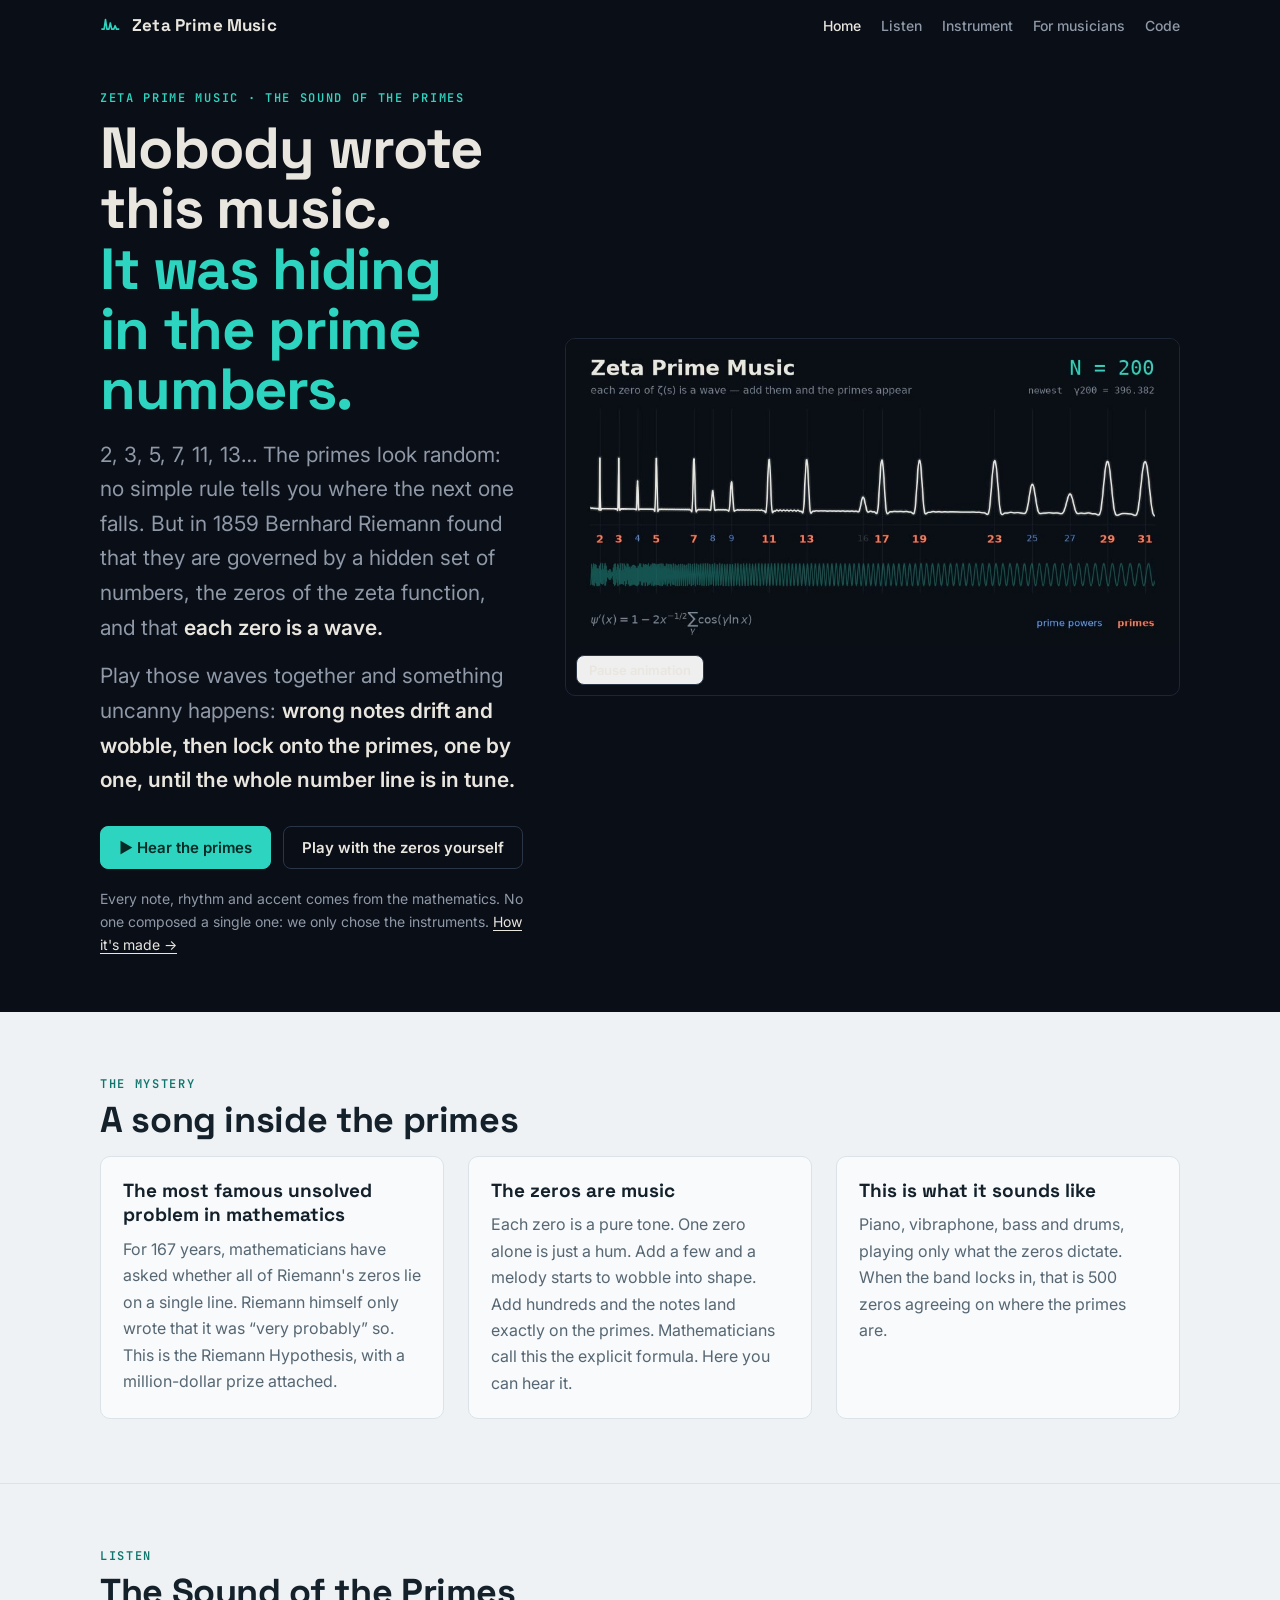
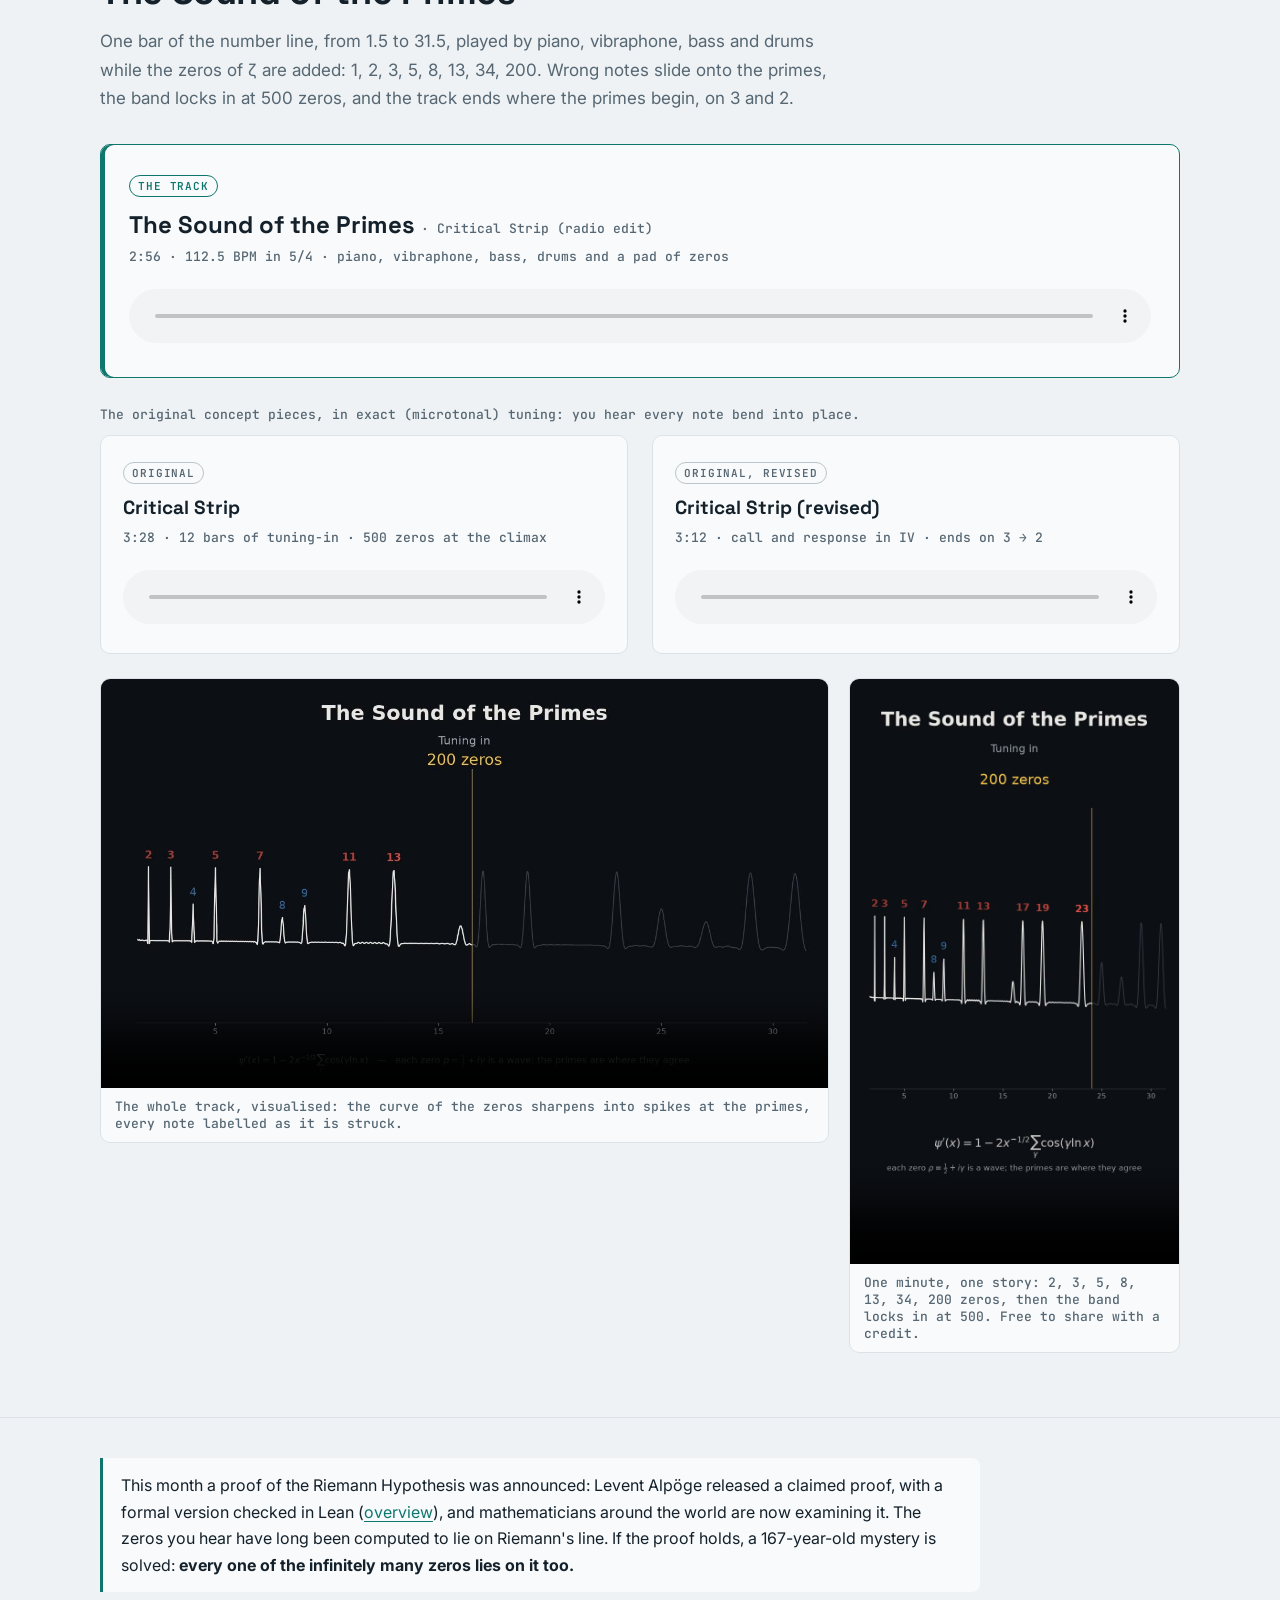
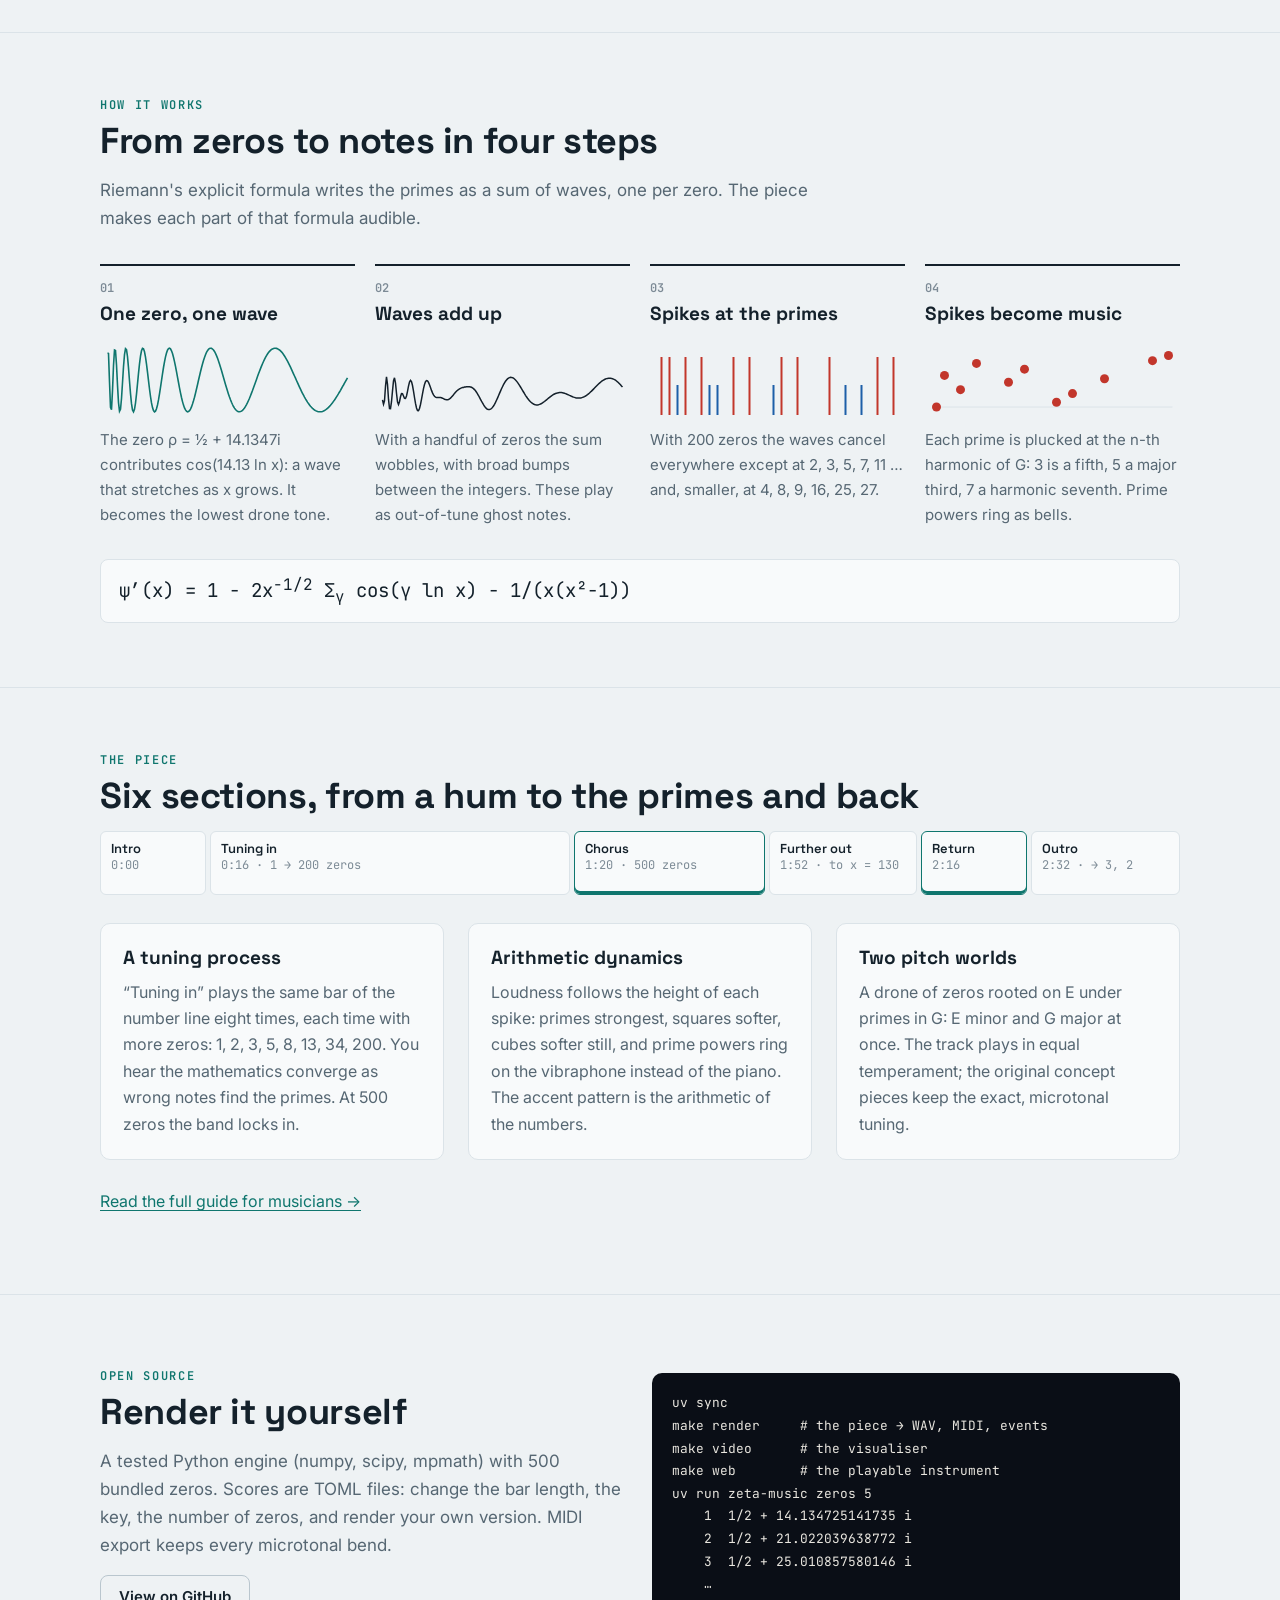
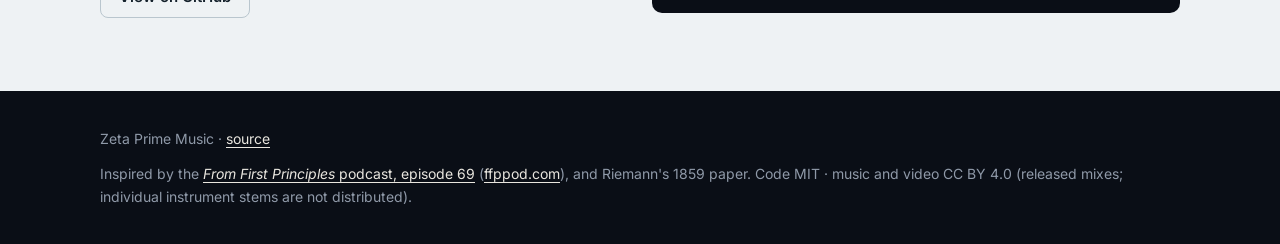
==== docs/index.html @ 6448cf5f "site: the form timeline and notes describe The Sound of the Primes (six sections, all named)" ====
<!doctype html>
<html lang="en">
<head>
<meta charset="utf-8">
<meta name="viewport" content="width=device-width, initial-scale=1, viewport-fit=cover">
<title>Zeta Prime Music</title>
<meta name="description" content="Nobody composed this. Add the zeros of the Riemann zeta function one by one and the prime numbers come into tune: a track, a video and a playable instrument generated from the mathematics.">
<meta property="og:title" content="The Sound of the Primes · Zeta Prime Music">
<meta property="og:description" content="Nobody composed this. Add the zeros of the Riemann zeta function one by one and the prime numbers come into tune.">
<meta property="og:image" content="https://joe-carr-data.github.io/zeta-prime-music/media/sound-of-the-primes-poster.jpg">
<link rel="preconnect" href="https://fonts.googleapis.com">
<link rel="preconnect" href="https://fonts.gstatic.com" crossorigin>
<link rel="stylesheet" href="https://fonts.googleapis.com/css2?family=Space+Grotesk:wght@500;700&family=Inter:wght@400;500;600&family=JetBrains+Mono:wght@400;600&display=swap">
<link rel="stylesheet" href="assets/site.css">
<link rel="icon" href="data:image/svg+xml,%3Csvg xmlns='http://www.w3.org/2000/svg' viewBox='0 0 32 32'%3E%3Crect width='32' height='32' rx='7' fill='%230a0e16'/%3E%3Cpath d='M4 22h4l2-14 2 14h3l2-9 2 9h3l2-5 2 5h2' fill='none' stroke='%232dd4bf' stroke-width='2' stroke-linejoin='round'/%3E%3C/svg%3E">
</head>
<body>

<header class="topbar">
  <div class="wrap">
    <a class="brand" href="./"><svg viewBox="0 0 32 32" aria-hidden="true"><path d="M2 22h4l2-14 2 14h3l2-9 2 9h3l2-5 2 5h4" fill="none" stroke="#2dd4bf" stroke-width="2.4" stroke-linejoin="round"/></svg>Zeta Prime Music</a>
    <nav class="nav" aria-label="Site">
      <a href="./" aria-current="page">Home</a>
      <a href="#listen">Listen</a>
      <a href="demo.html">Instrument</a>
      <a href="musicians.html">For musicians</a>
      <a href="https://github.com/joe-carr-data/zeta-prime-music">Code</a>
    </nav>
  </div>
</header>

<div class="hero">
  <div class="wrap hero-grid">
    <div>
      <p class="eyebrow">Zeta Prime Music · The sound of the primes</p>
      <h1 class="statement">Nobody wrote this music. <span>It was hiding in the prime numbers.</span></h1>
      <p class="lede">2, 3, 5, 7, 11, 13… The primes look random: no simple rule tells you where the next one falls. But in 1859 Bernhard Riemann found that they are governed by a hidden set of numbers, the zeros of the zeta function, and that <b>each zero is a wave.</b></p>
      <p class="lede">Play those waves together and something uncanny happens: <b>wrong notes drift and wobble, then lock onto the primes, one by one, until the whole number line is in tune.</b></p>
      <div class="cta">
        <a class="btn primary" href="#listen">▶ Hear the primes</a>
        <a class="btn" href="demo.html">Play with the zeros yourself</a>
      </div>
      <p class="fine">Every note, rhythm and accent comes from the mathematics. No one composed a single one: we only chose the instruments. <a href="musicians.html">How it's made →</a></p>
    </div>
    <div class="hero-media">
      <video id="hero-video" width="960" height="480" autoplay muted loop playsinline poster="media/hero-poster.jpg" aria-label="Animation: as the number of zeta zeros grows from 1 to 200, a wavy curve sharpens into spikes exactly at the primes 2, 3, 5, 7, 11, 13 and so on, with smaller spikes at prime powers."><source src="media/hero.mp4" type="video/mp4"></video>
      <button id="hero-toggle" class="btn" type="button" style="margin:10px; font-size:13px; padding:6px 12px">Pause animation</button>
    </div>
  </div>
</div>

<main>
  <section id="mystery">
    <div class="wrap">
      <p class="kicker">The mystery</p>
      <h2>A song inside the primes</h2>
      <div class="grid-3">
        <div class="card"><h3>The most famous unsolved problem in mathematics</h3><p>For 167 years, mathematicians have asked whether all of Riemann's zeros lie on a single line. Riemann himself only wrote that it was “very probably” so. This is the Riemann Hypothesis, with a million-dollar prize attached.</p></div>
        <div class="card"><h3>The zeros are music</h3><p>Each zero is a pure tone. One zero alone is just a hum. Add a few and a melody starts to wobble into shape. Add hundreds and the notes land exactly on the primes. Mathematicians call this the explicit formula. Here you can hear it.</p></div>
        <div class="card"><h3>This is what it sounds like</h3><p>Piano, vibraphone, bass and drums, playing only what the zeros dictate. When the band locks in, that is 500 zeros agreeing on where the primes are.</p></div>
      </div>
    </div>
  </section>

  <section id="listen">
    <div class="wrap">
      <p class="kicker">Listen</p>
      <h2>The Sound of the Primes</h2>
      <p class="intro">One bar of the number line, from 1.5 to 31.5, played by piano, vibraphone, bass and drums while the zeros of ζ are added: 1, 2, 3, 5, 8, 13, 34, 200. Wrong notes slide onto the primes, the band locks in at 500 zeros, and the track ends where the primes begin, on 3 and 2.</p>
      <div class="card feature">
        <span class="tag main">The track</span>
        <h3 style="margin-top:12px">The Sound of the Primes <span class="meta" style="font-weight:500">· Critical Strip (radio edit)</span></h3>
        <p class="meta">2:56 · 112.5 BPM in 5/4 · piano, vibraphone, bass, drums and a pad of zeros</p>
        <audio controls preload="metadata" src="media/audio/the-sound-of-the-primes.m4a"></audio>
      </div>
      <p class="meta" style="margin:28px 0 12px">The original concept pieces, in exact (microtonal) tuning: you hear every note bend into place.</p>
      <div class="grid-2">
        <div class="card">
          <span class="tag">Original</span>
          <h3 style="margin-top:12px">Critical Strip</h3>
          <p class="meta">3:28 · 12 bars of tuning-in · 500 zeros at the climax</p>
          <audio controls preload="none" src="media/audio/critical-strip.m4a"></audio>
        </div>
        <div class="card">
          <span class="tag">Original, revised</span>
          <h3 style="margin-top:12px">Critical Strip (revised)</h3>
          <p class="meta">3:12 · call and response in IV · ends on 3 → 2</p>
          <audio controls preload="none" src="media/audio/critical-strip-revised.m4a"></audio>
        </div>
      </div>
      <div class="media-pair">
        <figure class="card" style="padding:0; overflow:hidden; margin:0">
          <video controls preload="none" playsinline poster="media/sound-of-the-primes-poster.jpg" src="media/sound-of-the-primes.mp4" style="width:100%" aria-label="Visualiser for The Sound of the Primes"></video>
          <figcaption class="meta" style="padding:10px 14px">The whole track, visualised: the curve of the zeros sharpens into spikes at the primes, every note labelled as it is struck.</figcaption>
        </figure>
        <figure class="card" style="padding:0; overflow:hidden; margin:0">
          <video controls preload="none" playsinline poster="media/sound-of-the-primes-60s-poster.jpg" src="media/sound-of-the-primes-60s.mp4" style="width:100%" aria-label="One-minute clip: zeros 2 to 500"></video>
          <figcaption class="meta" style="padding:10px 14px">One minute, one story: 2, 3, 5, 8, 13, 34, 200 zeros, then the band locks in at 500. Free to share with a credit.</figcaption>
        </figure>
      </div>
    </div>
  </section>

  <section id="proof" style="padding-block:40px">
    <div class="wrap">
      <div class="callout" style="margin:0; max-width:880px">
        This month a proof of the Riemann Hypothesis was announced: Levent Alpöge released a claimed proof, with a formal version checked in Lean (<a href="https://en.wikipedia.org/wiki/Alp%C3%B6ge's_proof_of_the_Riemann_hypothesis">overview</a>), and mathematicians around the world are now examining it. The zeros you hear have long been computed to lie on Riemann's line. If the proof holds, a 167-year-old mystery is solved: <b>every one of the infinitely many zeros lies on it too.</b>
      </div>
    </div>
  </section>

  <section id="how">
    <div class="wrap">
      <p class="kicker">How it works</p>
      <h2>From zeros to notes in four steps</h2>
      <p class="intro">Riemann's explicit formula writes the primes as a sum of waves, one per zero. The piece makes each part of that formula audible.</p>
      <div class="steps">
        <div class="step"><h3>One zero, one wave</h3><svg data-fig="one" viewBox="0 0 240 70" aria-hidden="true"></svg><p>The zero ρ = ½ + 14.1347i contributes cos(14.13 ln x): a wave that stretches as x grows. It becomes the lowest drone tone.</p></div>
        <div class="step"><h3>Waves add up</h3><svg data-fig="few" viewBox="0 0 240 70" aria-hidden="true"></svg><p>With a handful of zeros the sum wobbles, with broad bumps between the integers. These play as out-of-tune ghost notes.</p></div>
        <div class="step"><h3>Spikes at the primes</h3><svg data-fig="many" viewBox="0 0 240 70" aria-hidden="true"></svg><p>With 200 zeros the waves cancel everywhere except at 2, 3, 5, 7, 11 … and, smaller, at 4, 8, 9, 16, 25, 27.</p></div>
        <div class="step"><h3>Spikes become music</h3><svg data-fig="notes" viewBox="0 0 240 70" aria-hidden="true"></svg><p>Each prime is plucked at the n-th harmonic of G: 3 is a fifth, 5 a major third, 7 a harmonic seventh. Prime powers ring as bells.</p></div>
      </div>
      <div class="formula" style="margin-top:32px">ψ′(x) = 1 − 2x<sup>−1/2</sup> Σ<sub>γ</sub> cos(γ ln x) − 1/(x(x²−1))</div>
    </div>
  </section>

  <section id="form">
    <div class="wrap">
      <p class="kicker">The piece</p>
      <h2>Six sections, from a hum to the primes and back</h2>
      <div class="timeline" role="img" aria-label="Form of The Sound of the Primes: Intro 16 s, Tuning in 64 s with 1 to 200 zeros, Chorus 32 s with 500 zeros, Further out 24 s up to x = 130, Chorus return 16 s, Outro 24 s ending on 3 and 2">
        <div style="flex:16">Intro<span>0:00</span></div>
        <div style="flex:64">Tuning in<span>0:16 · 1 → 200 zeros</span></div>
        <div class="peak" style="flex:32">Chorus<span>1:20 · 500 zeros</span></div>
        <div style="flex:24">Further out<span>1:52 · to x = 130</span></div>
        <div class="peak" style="flex:16">Return<span>2:16</span></div>
        <div style="flex:24">Outro<span>2:32 · → 3, 2</span></div>
      </div>
      <div class="grid-3" style="margin-top:28px">
        <div class="card"><h3>A tuning process</h3><p>“Tuning in” plays the same bar of the number line eight times, each time with more zeros: 1, 2, 3, 5, 8, 13, 34, 200. You hear the mathematics converge as wrong notes find the primes. At 500 zeros the band locks in.</p></div>
        <div class="card"><h3>Arithmetic dynamics</h3><p>Loudness follows the height of each spike: primes strongest, squares softer, cubes softer still, and prime powers ring on the vibraphone instead of the piano. The accent pattern is the arithmetic of the numbers.</p></div>
        <div class="card"><h3>Two pitch worlds</h3><p>A drone of zeros rooted on E under primes in G: E minor and G major at once. The track plays in equal temperament; the original concept pieces keep the exact, microtonal tuning.</p></div>
      </div>
      <p style="margin-top:28px"><a href="musicians.html">Read the full guide for musicians →</a></p>
    </div>
  </section>

  <section id="code">
    <div class="wrap grid-2" style="align-items:center">
      <div>
        <p class="kicker">Open source</p>
        <h2>Render it yourself</h2>
        <p class="intro" style="margin-bottom:16px">A tested Python engine (numpy, scipy, mpmath) with 500 bundled zeros. Scores are TOML files: change the bar length, the key, the number of zeros, and render your own version. MIDI export keeps every microtonal bend.</p>
        <a class="btn" style="color:var(--ink); border-color:var(--rule)" href="https://github.com/joe-carr-data/zeta-prime-music">View on GitHub</a>
      </div>
<pre><code>uv sync
make render     # the piece → WAV, MIDI, events
make video      # the visualiser
make web        # the playable instrument
uv run zeta-music zeros 5
    1  1/2 + 14.134725141735 i
    2  1/2 + 21.022039638772 i
    3  1/2 + 25.010857580146 i
    …</code></pre>
    </div>
  </section>
</main>

<footer>
  <div class="wrap">
    <span>Zeta Prime Music · <a href="https://github.com/joe-carr-data/zeta-prime-music">source</a></span>
    <span>Inspired by the <a href="https://www.youtube.com/watch?v=zSGBxRjzyb8"><i>From First Principles</i> podcast, episode 69</a> (<a href="https://ffppod.com">ffppod.com</a>), and Riemann's 1859 paper. Code MIT · music and video CC BY 4.0 (released mixes; individual instrument stems are not distributed).</span>
  </div>
</footer>

<script>
// Step illustrations, computed from the first zeros (no hand-drawn curves).
const G = [14.134725, 21.022040, 25.010858, 30.424876, 32.935062, 37.586178, 40.918719, 43.327073, 48.005151, 49.773832];
const ink = () => getComputedStyle(document.documentElement).getPropertyValue("--ink").trim();
function path(fn, x0, x1, w, h, lo, hi, n = 240) {
  let d = "";
  for (let i = 0; i <= n; i++) {
    const x = x0 + (x1 - x0) * i / n, y = Math.max(lo, Math.min(hi, fn(x)));
    d += (i ? "L" : "M") + (w * i / n).toFixed(1) + " " + (h - (y - lo) / (hi - lo) * h).toFixed(1);
  }
  return d;
}
function sum(x, N) { let s = 0; for (let k = 0; k < N; k++) s += Math.cos(G[k] * Math.log(x)) * Math.exp(-0.5 * (2.5 * (k + .5) / N) ** 2); return -2 * s / Math.sqrt(x) * x / Math.log(x); }
function draw() {
  const c = ink(), accent = getComputedStyle(document.documentElement).getPropertyValue("--wave").trim();
  for (const svg of document.querySelectorAll("svg[data-fig]")) {
    const k = svg.dataset.fig; let html = "";
    if (k === "one") html = `<path d="${path(x => Math.cos(G[0] * Math.log(x)), 1.5, 31.5, 240, 70, -1.1, 1.1)}" fill="none" stroke="${accent}" stroke-width="1.6"/>`;
    if (k === "few") html = `<path d="${path(x => sum(x, 4), 1.5, 31.5, 240, 70, -6, 14)}" fill="none" stroke="${c}" stroke-width="1.5"/>`;
    if (k === "many") {
      const zs = [2,3,4,5,7,8,9,11,13,16,17,19,23,25,27,29,31], primes = new Set([2,3,5,7,11,13,17,19,23,29,31]);
      html = zs.map(n => { const x = (n - 1.5) / 30 * 240, h = primes.has(n) ? 58 : 30; return `<line x1="${x}" x2="${x}" y1="70" y2="${70 - h}" stroke="${primes.has(n) ? "var(--prime)" : "var(--power)"}" stroke-width="2"/>`; }).join("");
    }
    if (k === "notes") {
      const pts = [[2,0],[3,702],[5,386],[7,969],[11,551],[13,841],[17,105],[19,298],[23,628],[29,1030],[31,1145]];
      html = `<line x1="0" x2="240" y1="62" y2="62" stroke="var(--grid)"/>` + pts.map(([n, c2]) => `<circle cx="${(n - 1.5) / 30 * 240}" cy="${62 - c2 / 1200 * 54}" r="4.5" fill="var(--prime)"/>`).join("");
    }
    svg.innerHTML = html;
  }
}
draw();
matchMedia("(prefers-color-scheme: dark)").addEventListener("change", draw);
// hero animation: honour reduced motion, and let anyone pause it
const hv = document.getElementById("hero-video"), ht = document.getElementById("hero-toggle");
function setPlaying(on) { if (on) { hv.play().catch(() => {}); } else { hv.pause(); } ht.textContent = on ? "Pause animation" : "Play animation"; }
if (matchMedia("(prefers-reduced-motion: reduce)").matches) setPlaying(false);
ht.addEventListener("click", () => setPlaying(hv.paused));
</script>
</body>
</html>
---- docs/assets/site.css ----
/* Zeta Prime Music — site styles.
   Layout: a dark "oscilloscope" hero band carrying the animation, then calm graph-paper pages.
   Tokens first; every colour comes from a token so both themes work. */
:root {
  --paper: #eef2f4; --panel: #f8fafb; --grid: #dbe3e8; --rule: #b9c6ce;
  --ink: #14212b; --muted: #566773; --soft: #7d8b96;
  --prime: #c2362b; --power: #1d5fa8; --ghost: #8b98a3; --wave: #0f766e; --on-accent: #ffffff;
  --night: #0a0e16; --night-ink: #e9e6df; --night-muted: #8f99a8; --night-wave: #2dd4bf;
  --display: "Space Grotesk", "Helvetica Neue", Arial, sans-serif;
  --body: "Inter", system-ui, -apple-system, "Segoe UI", sans-serif;
  --mono: "JetBrains Mono", ui-monospace, "SFMono-Regular", Menlo, monospace;
  --measure: 68ch;
  color-scheme: light;
}
@media (prefers-color-scheme: dark) {
  :root {
    --paper: #0f1620; --panel: #131c27; --grid: #1b2733; --rule: #2a3a48;
    --ink: #e4ebf0; --muted: #9aabb8; --soft: #6f808d;
    --prime: #ff7a59; --power: #6aa8ff; --ghost: #6f7f8b; --wave: #2dd4bf; --on-accent: #062a26;
    color-scheme: dark;
  }
}

* { box-sizing: border-box; }
html { -webkit-text-size-adjust: 100%; }
body {
  margin: 0; background: var(--paper); color: var(--ink);
  font: 16px/1.65 var(--body); text-rendering: optimizeLegibility;
}
a { color: var(--wave); text-underline-offset: 3px; }
a:hover { text-decoration-thickness: 2px; }
img, video { max-width: 100%; height: auto; display: block; }
code, kbd { font-family: var(--mono); font-size: 0.92em; }
:focus-visible { outline: 2px solid var(--wave); outline-offset: 3px; border-radius: 4px; }

.wrap { max-width: 1120px; margin: 0 auto; padding-left: max(20px, env(safe-area-inset-left, 0px)); padding-right: max(20px, env(safe-area-inset-right, 0px)); }

/* ---------- top bar ---------- */
.topbar { background: var(--night); color: var(--night-ink); }
.topbar .wrap { display: flex; align-items: center; gap: 24px; padding-block: 14px; flex-wrap: wrap; }
.brand { font: 700 17px var(--display); letter-spacing: 0.01em; color: var(--night-ink); text-decoration: none; display: inline-flex; gap: 10px; align-items: center; }
.brand svg { width: 22px; height: 22px; }
.nav { display: flex; gap: 20px; margin-left: auto; flex-wrap: wrap; }
.nav a { color: var(--night-muted); text-decoration: none; font: 500 14px var(--body); }
.nav a:hover, .nav a[aria-current="page"] { color: var(--night-ink); }

/* ---------- hero ---------- */
.hero { background: var(--night); color: var(--night-ink); padding-block: 28px 56px; }
.hero h1 { font: 700 clamp(40px, 7vw, 76px)/0.98 var(--display); letter-spacing: -0.02em; margin: 8px 0 18px; text-wrap: balance; }
.hero .lede { font-size: clamp(17px, 2.1vw, 21px); color: var(--night-muted); max-width: 46ch; margin: 0 0 28px; }
.hero .lede b { color: var(--night-ink); font-weight: 600; }
.hero-grid { display: grid; grid-template-columns: minmax(0, 0.9fr) minmax(0, 1.3fr); gap: 40px; align-items: center; }
.hero-media { border-radius: 10px; overflow: hidden; border: 1px solid #1d2635; background: var(--night); }
.eyebrow { font: 600 12px var(--mono); letter-spacing: 0.14em; text-transform: uppercase; color: var(--night-wave); }
.cta { display: flex; flex-wrap: wrap; gap: 12px; }
.btn { display: inline-flex; align-items: center; gap: 8px; font: 600 15px var(--body); padding: 11px 18px; border-radius: 8px; text-decoration: none; border: 1px solid #2a3546; color: var(--night-ink); }
.btn.primary { background: var(--night-wave); border-color: var(--night-wave); color: #062a26; }
.btn:hover { filter: brightness(1.08); }
@media (max-width: 860px) { .hero-grid { grid-template-columns: minmax(0, 1fr); } }

/* ---------- sections ---------- */
section { padding-block: 64px; }
section + section { border-top: 1px solid var(--grid); }
.kicker { font: 600 12px var(--mono); letter-spacing: 0.14em; text-transform: uppercase; color: var(--wave); margin: 0 0 8px; }
h2 { font: 700 clamp(26px, 3.4vw, 36px)/1.15 var(--display); letter-spacing: -0.01em; margin: 0 0 14px; text-wrap: balance; }
h3 { font: 700 19px/1.3 var(--display); margin: 0 0 8px; }
.intro { color: var(--muted); max-width: var(--measure); margin: 0 0 32px; font-size: 17px; }
.grid-2 { display: grid; grid-template-columns: repeat(2, minmax(0, 1fr)); gap: 24px; }
.grid-3 { display: grid; grid-template-columns: repeat(3, minmax(0, 1fr)); gap: 24px; }
@media (max-width: 860px) { .grid-2, .grid-3 { grid-template-columns: minmax(0, 1fr); } }

.card { background: var(--panel); border: 1px solid var(--grid); border-radius: 10px; padding: 22px; min-width: 0; }
.card p { margin: 0 0 12px; color: var(--muted); }
.card p:last-child { margin-bottom: 0; }
.meta { font: 500 13px var(--mono); color: var(--muted); font-variant-numeric: tabular-nums; }
audio { width: 100%; margin-top: 12px; }
.tag { display: inline-block; font: 600 11px var(--mono); letter-spacing: 0.08em; text-transform: uppercase; padding: 3px 8px; border-radius: 999px; border: 1px solid var(--rule); color: var(--muted); }
.tag.main { border-color: var(--wave); color: var(--wave); }

/* featured track */
.card.feature { border-color: var(--wave); box-shadow: inset 4px 0 0 var(--wave); padding: 26px 28px; }
.card.feature h3 { font-size: 24px; }

/* media pair: 16:9 visualiser beside the vertical clip */
.media-pair { display: grid; grid-template-columns: minmax(0, 2.2fr) minmax(0, 1fr); gap: 20px; margin-top: 24px; align-items: start; }
@media (max-width: 760px) { .media-pair { grid-template-columns: minmax(0, 1fr); } }

/* how-it-works steps */
.steps { counter-reset: step; display: grid; grid-template-columns: repeat(4, minmax(0, 1fr)); gap: 20px; }
@media (max-width: 960px) { .steps { grid-template-columns: repeat(2, minmax(0, 1fr)); } }
@media (max-width: 560px) { .steps { grid-template-columns: minmax(0, 1fr); } }
.step { position: relative; padding-top: 14px; border-top: 2px solid var(--ink); min-width: 0; }
.step::before { counter-increment: step; content: "0" counter(step); font: 600 12px var(--mono); color: var(--soft); display: block; margin-bottom: 6px; }
.step p { color: var(--muted); margin: 0; font-size: 15px; }
.step svg { width: 100%; height: 70px; margin: 10px 0 6px; overflow: visible; }

/* form timeline */
.timeline { display: flex; gap: 4px; margin: 8px 0 12px; height: 64px; }
.timeline > div { border-radius: 6px; padding: 8px 10px; min-width: 0; overflow: hidden; color: var(--ink); background: var(--panel); border: 1px solid var(--grid); font: 600 13px var(--display); }
.timeline > div span { display: block; font: 400 12px var(--mono); color: var(--soft); white-space: nowrap; }
.timeline .peak { border-color: var(--wave); box-shadow: inset 0 -3px 0 var(--wave); }
@media (max-width: 640px) {
  .timeline { flex-direction: column; height: auto; }
  .timeline > div { flex: none !important; overflow: visible; }
  .timeline .peak { box-shadow: inset 3px 0 0 var(--wave); }
}

/* prose pages */
.doc { display: grid; grid-template-columns: 220px minmax(0, 1fr); gap: 48px; padding-block: 48px 80px; }
@media (max-width: 900px) { .doc { grid-template-columns: minmax(0, 1fr); } .toc { display: none; } }
.toc { position: sticky; top: 24px; align-self: start; font-size: 14px; }
.toc ol { list-style: none; padding: 0; margin: 0; display: grid; gap: 6px; counter-reset: toc; }
.toc a { color: var(--muted); text-decoration: none; }
.toc a:hover { color: var(--ink); }
.prose { max-width: 820px; min-width: 0; }
.prose > h2 { margin-top: 64px; padding-top: 8px; }
.prose > h2:first-of-type { margin-top: 0; }
.prose p, .prose li { max-width: var(--measure); }
.prose p { margin: 0 0 16px; }
.callout { border-left: 3px solid var(--wave); background: var(--panel); padding: 14px 18px; border-radius: 0 8px 8px 0; margin: 20px 0; color: var(--ink); }
.figure { margin: 24px 0 28px; background: var(--panel); border: 1px solid var(--grid); border-radius: 10px; padding: 16px; }
.figure figcaption { font-size: 14px; color: var(--muted); margin-top: 10px; }
.figure svg { width: 100%; height: auto; display: block; }

/* tables */
.table-wrap { overflow-x: auto; margin: 16px 0 24px; border: 1px solid var(--grid); border-radius: 10px; background: var(--panel); }
table { border-collapse: collapse; width: 100%; font-size: 14.5px; font-variant-numeric: tabular-nums; }
th, td { text-align: left; padding: 9px 14px; border-bottom: 1px solid var(--grid); vertical-align: top; }
th { font: 600 12px var(--mono); letter-spacing: 0.06em; text-transform: uppercase; color: var(--muted); background: var(--paper); }
tr:last-child td { border-bottom: 0; }
td.num { font-family: var(--mono); white-space: nowrap; }
.p { color: var(--prime); font-weight: 700; }
.pp { color: var(--power); font-weight: 600; }

.formula { font: 400 clamp(15px, 2vw, 19px) var(--mono); background: var(--panel); border: 1px solid var(--grid); border-radius: 8px; padding: 14px 18px; overflow-x: auto; white-space: nowrap; }
pre { font: 400 14px/1.6 var(--mono); background: var(--night); color: var(--night-ink); padding: 18px 20px; border-radius: 10px; overflow-x: auto; }

footer { background: var(--night); color: var(--night-muted); padding-block: 36px; font-size: 14px; }
footer a { color: var(--night-ink); }
footer .wrap { display: flex; flex-wrap: wrap; gap: 12px 32px; justify-content: space-between; }

@media (prefers-reduced-motion: reduce) { * { animation: none !important; transition: none !important; } }
.hero h1.statement { font-size: clamp(34px, 5.2vw, 58px); line-height: 1.04; }
.hero h1.statement span { display: block; color: var(--night-wave); }
.hero .lede + .lede { margin-top: -14px; }
.hero .fine { font-size: 14px; color: var(--night-muted); max-width: 52ch; margin: 18px 0 0; }
.hero .fine a { color: var(--night-ink); }
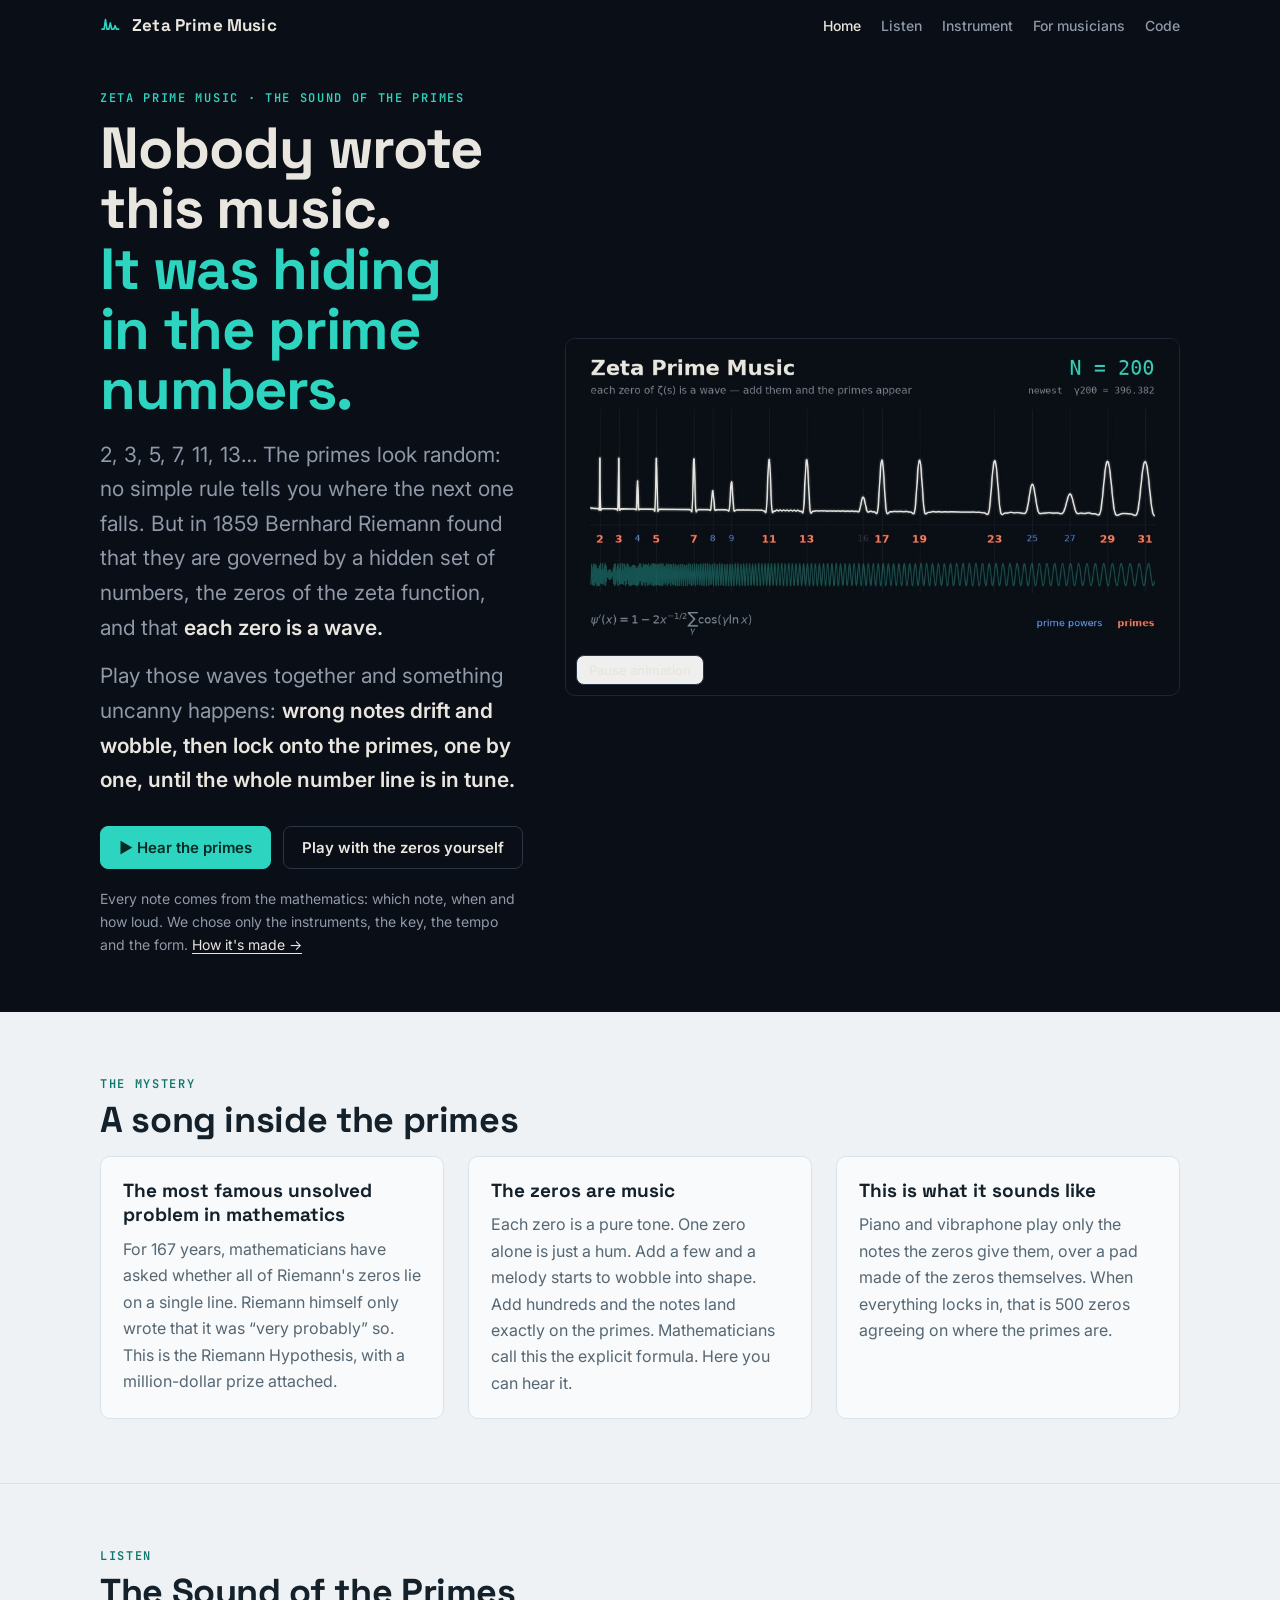
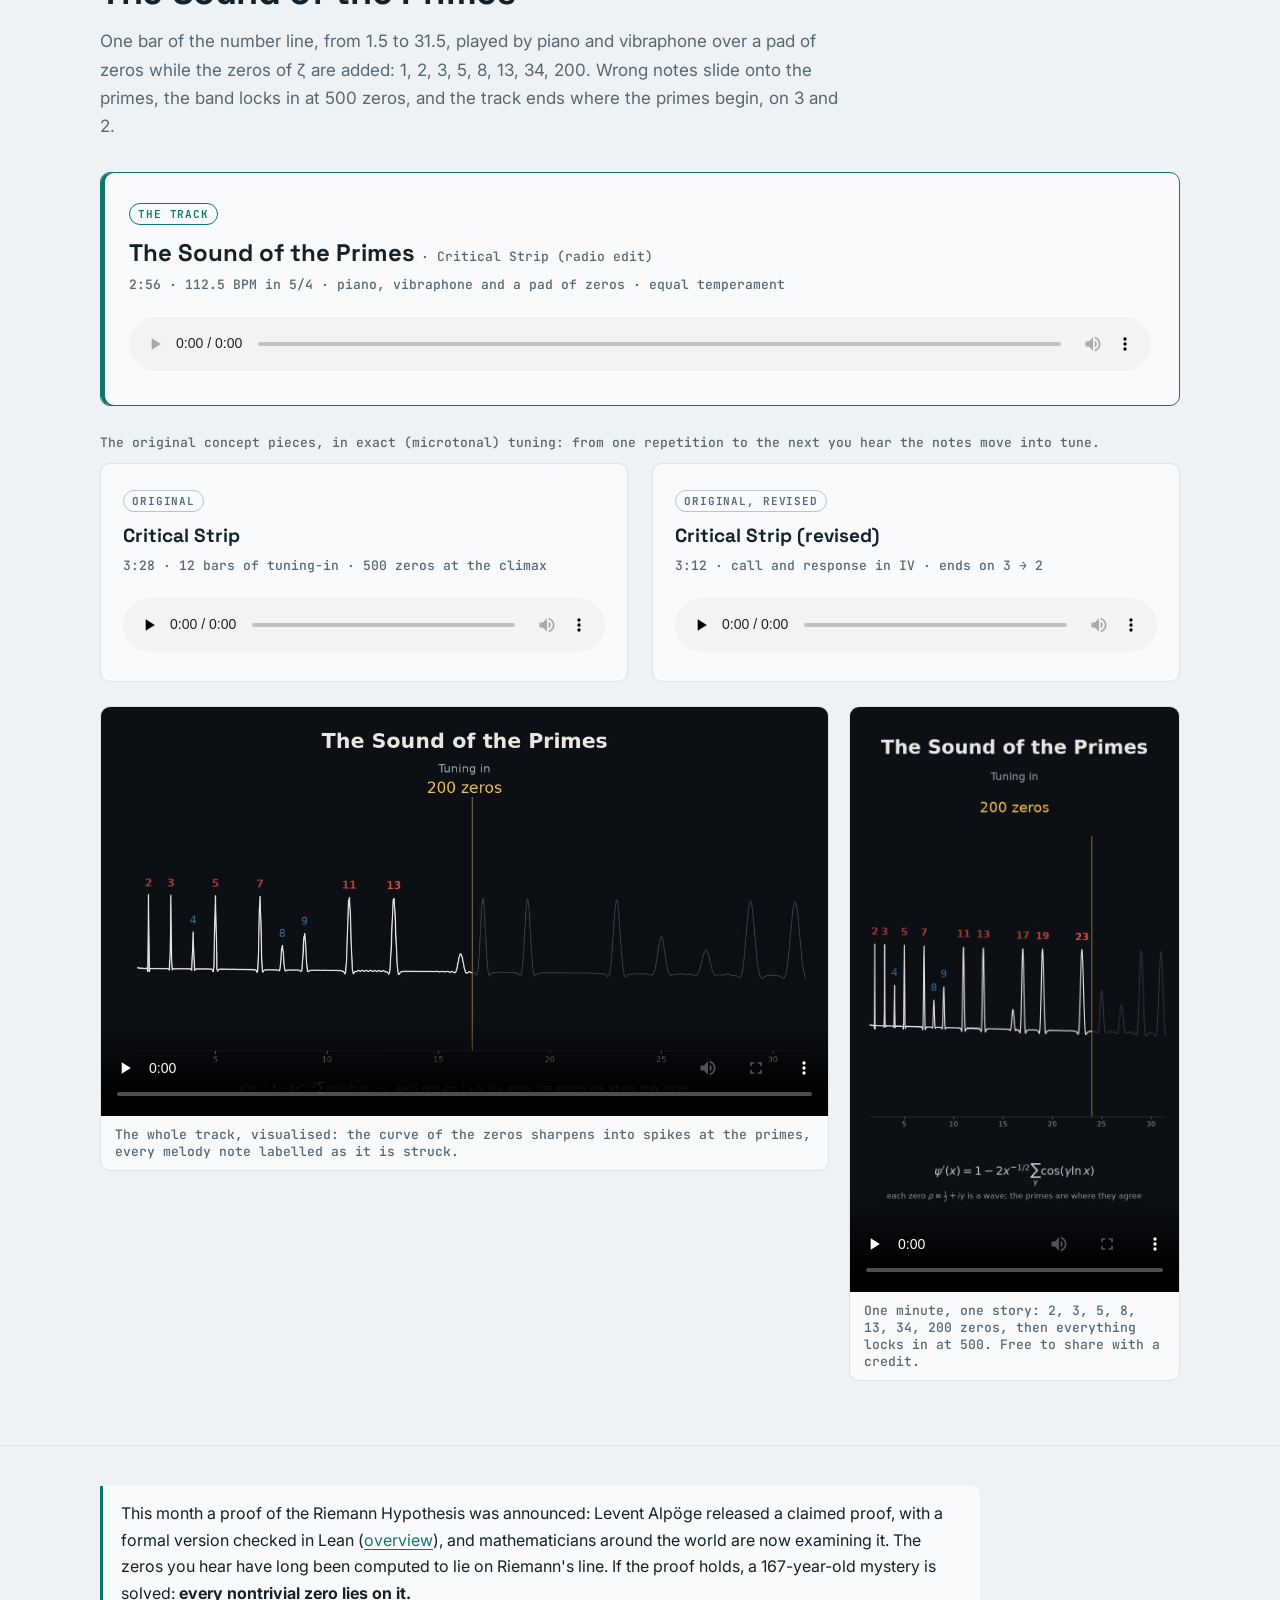
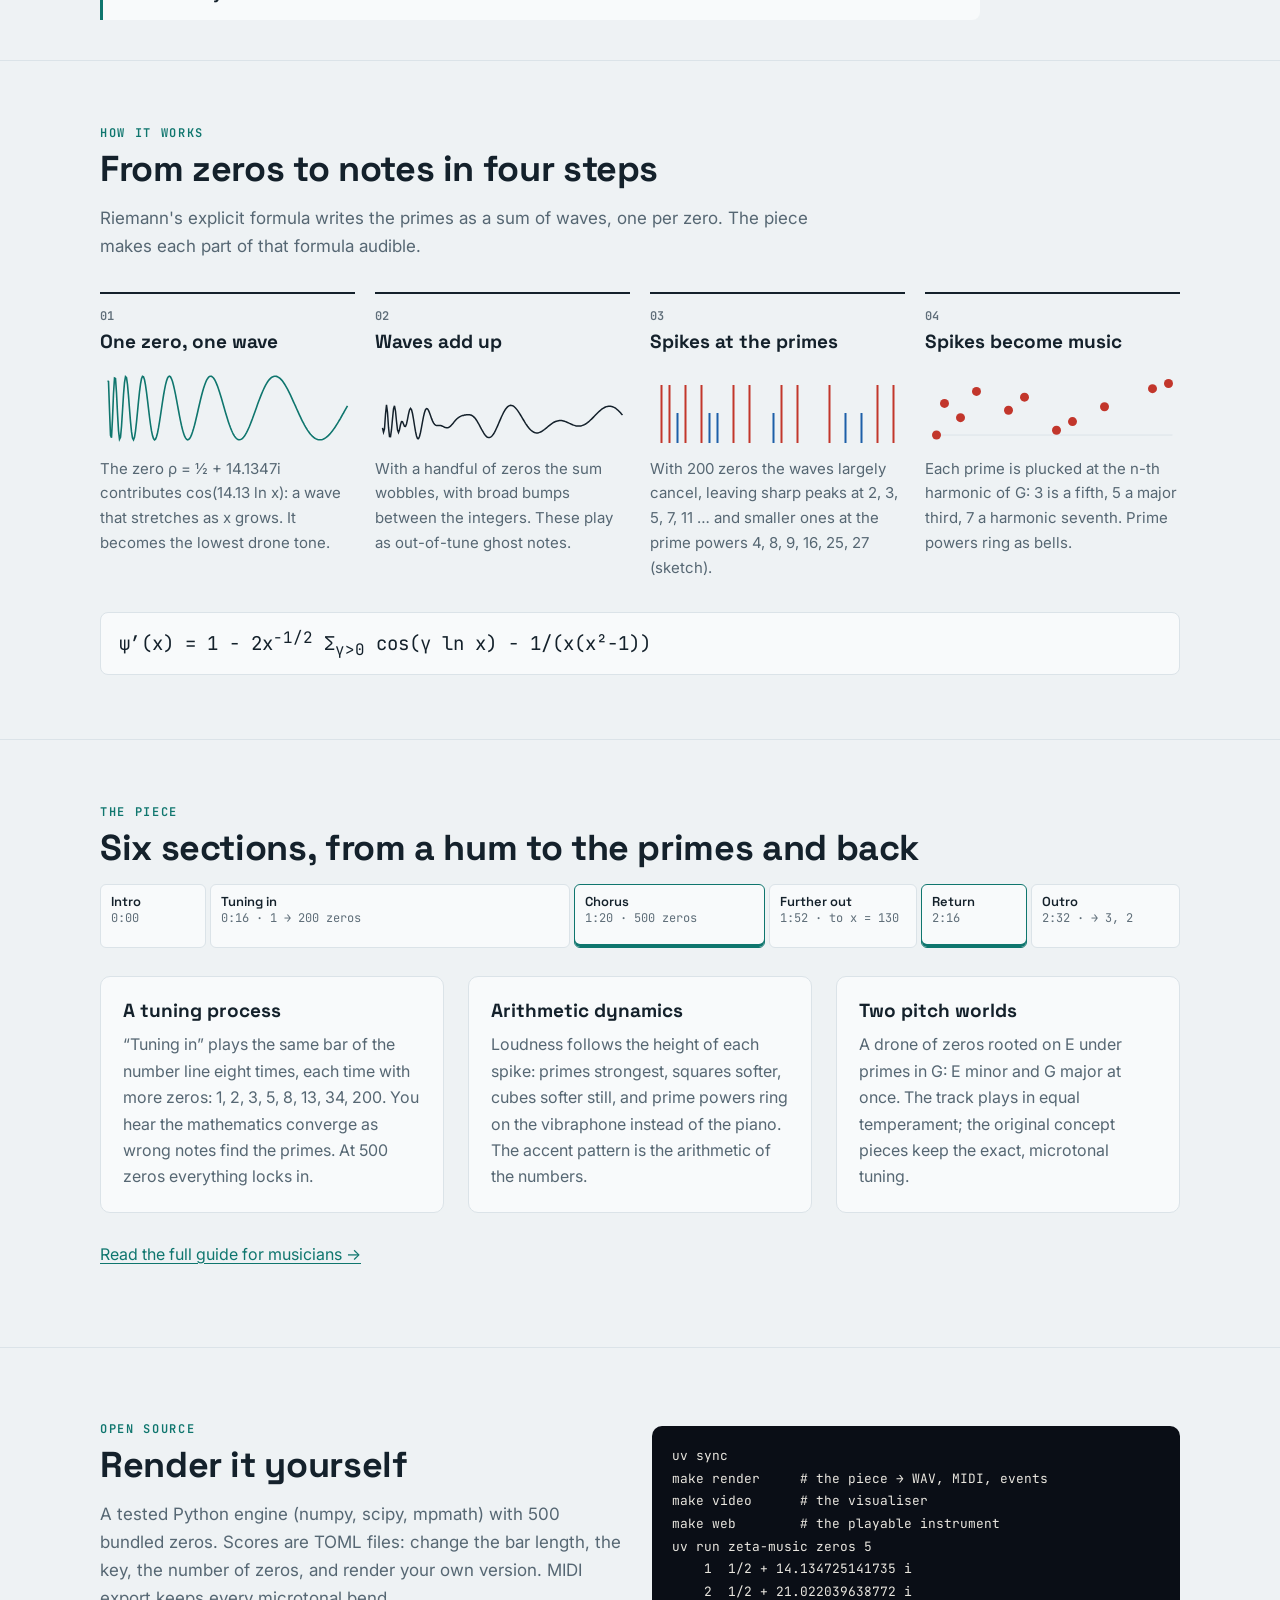
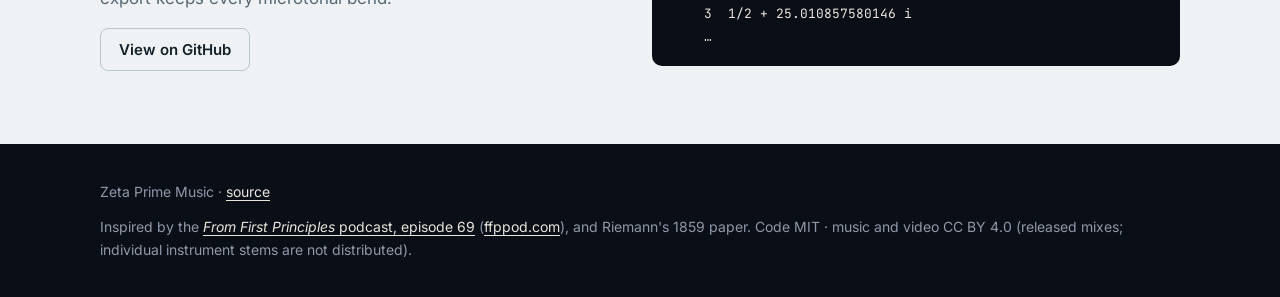
==== commit b2a9ec1f: "The Sound of the Primes without bass or drums: every note from the zeros New score the_sound_of_the_" ====
--- a/docs/index.html
+++ b/docs/index.html
@@ -4,9 +4,13 @@
 <meta charset="utf-8">
 <meta name="viewport" content="width=device-width, initial-scale=1, viewport-fit=cover">
 <title>Zeta Prime Music</title>
-<meta name="description" content="Nobody composed this. Add the zeros of the Riemann zeta function one by one and the prime numbers come into tune: a track, a video and a playable instrument generated from the mathematics.">
+<meta name="description" content="Nobody wrote this music. Add the zeros of the Riemann zeta function one by one and the prime numbers come into tune: a track, a video and a playable instrument built from the mathematics.">
 <meta property="og:title" content="The Sound of the Primes · Zeta Prime Music">
-<meta property="og:description" content="Nobody composed this. Add the zeros of the Riemann zeta function one by one and the prime numbers come into tune.">
+<meta property="og:type" content="website">
+<meta property="og:url" content="https://joe-carr-data.github.io/zeta-prime-music/">
+<meta property="og:image:alt" content="The Sound of the Primes: a curve of 200 zeta zeros with sharp peaks labelled at the primes 2, 3, 5, 7, 11, 13 and smaller ones at 4, 8, 9">
+<meta name="twitter:card" content="summary_large_image">
+<meta property="og:description" content="Nobody wrote this music. Add the zeros of the Riemann zeta function one by one and the prime numbers come into tune.">
 <meta property="og:image" content="https://joe-carr-data.github.io/zeta-prime-music/media/sound-of-the-primes-poster.jpg">
 <link rel="preconnect" href="https://fonts.googleapis.com">
 <link rel="preconnect" href="https://fonts.gstatic.com" crossorigin>
@@ -40,7 +44,7 @@
         <a class="btn primary" href="#listen">▶ Hear the primes</a>
         <a class="btn" href="demo.html">Play with the zeros yourself</a>
       </div>
-      <p class="fine">Every note, rhythm and accent comes from the mathematics. No one composed a single one: we only chose the instruments. <a href="musicians.html">How it's made →</a></p>
+      <p class="fine">Every note comes from the mathematics: which note, when and how loud. We chose only the instruments, the key, the tempo and the form. <a href="musicians.html">How it's made →</a></p>
     </div>
     <div class="hero-media">
       <video id="hero-video" width="960" height="480" autoplay muted loop playsinline poster="media/hero-poster.jpg" aria-label="Animation: as the number of zeta zeros grows from 1 to 200, a wavy curve sharpens into spikes exactly at the primes 2, 3, 5, 7, 11, 13 and so on, with smaller spikes at prime powers."><source src="media/hero.mp4" type="video/mp4"></video>
@@ -57,7 +61,7 @@
       <div class="grid-3">
         <div class="card"><h3>The most famous unsolved problem in mathematics</h3><p>For 167 years, mathematicians have asked whether all of Riemann's zeros lie on a single line. Riemann himself only wrote that it was “very probably” so. This is the Riemann Hypothesis, with a million-dollar prize attached.</p></div>
         <div class="card"><h3>The zeros are music</h3><p>Each zero is a pure tone. One zero alone is just a hum. Add a few and a melody starts to wobble into shape. Add hundreds and the notes land exactly on the primes. Mathematicians call this the explicit formula. Here you can hear it.</p></div>
-        <div class="card"><h3>This is what it sounds like</h3><p>Piano, vibraphone, bass and drums, playing only what the zeros dictate. When the band locks in, that is 500 zeros agreeing on where the primes are.</p></div>
+        <div class="card"><h3>This is what it sounds like</h3><p>Piano and vibraphone play only the notes the zeros give them, over a pad made of the zeros themselves. When everything locks in, that is 500 zeros agreeing on where the primes are.</p></div>
       </div>
     </div>
   </section>
@@ -66,36 +70,36 @@
     <div class="wrap">
       <p class="kicker">Listen</p>
       <h2>The Sound of the Primes</h2>
-      <p class="intro">One bar of the number line, from 1.5 to 31.5, played by piano, vibraphone, bass and drums while the zeros of ζ are added: 1, 2, 3, 5, 8, 13, 34, 200. Wrong notes slide onto the primes, the band locks in at 500 zeros, and the track ends where the primes begin, on 3 and 2.</p>
+      <p class="intro">One bar of the number line, from 1.5 to 31.5, played by piano and vibraphone over a pad of zeros while the zeros of ζ are added: 1, 2, 3, 5, 8, 13, 34, 200. Wrong notes slide onto the primes, the band locks in at 500 zeros, and the track ends where the primes begin, on 3 and 2.</p>
       <div class="card feature">
         <span class="tag main">The track</span>
         <h3 style="margin-top:12px">The Sound of the Primes <span class="meta" style="font-weight:500">· Critical Strip (radio edit)</span></h3>
-        <p class="meta">2:56 · 112.5 BPM in 5/4 · piano, vibraphone, bass, drums and a pad of zeros</p>
-        <audio controls preload="metadata" src="media/audio/the-sound-of-the-primes.m4a"></audio>
-      </div>
-      <p class="meta" style="margin:28px 0 12px">The original concept pieces, in exact (microtonal) tuning: you hear every note bend into place.</p>
+        <p class="meta">2:56 · 112.5 BPM in 5/4 · piano, vibraphone and a pad of zeros · equal temperament</p>
+        <audio controls preload="metadata" src="media/audio/the-sound-of-the-primes.m4a" aria-label="The Sound of the Primes, radio edit, 2 minutes 56"></audio>
+      </div>
+      <p class="meta" style="margin:28px 0 12px">The original concept pieces, in exact (microtonal) tuning: from one repetition to the next you hear the notes move into tune.</p>
       <div class="grid-2">
         <div class="card">
           <span class="tag">Original</span>
           <h3 style="margin-top:12px">Critical Strip</h3>
           <p class="meta">3:28 · 12 bars of tuning-in · 500 zeros at the climax</p>
-          <audio controls preload="none" src="media/audio/critical-strip.m4a"></audio>
+          <audio controls preload="none" src="media/audio/critical-strip.m4a" aria-label="Critical Strip, original, 3 minutes 28"></audio>
         </div>
         <div class="card">
           <span class="tag">Original, revised</span>
           <h3 style="margin-top:12px">Critical Strip (revised)</h3>
           <p class="meta">3:12 · call and response in IV · ends on 3 → 2</p>
-          <audio controls preload="none" src="media/audio/critical-strip-revised.m4a"></audio>
+          <audio controls preload="none" src="media/audio/critical-strip-revised.m4a" aria-label="Critical Strip, revised, 3 minutes 12"></audio>
         </div>
       </div>
       <div class="media-pair">
         <figure class="card" style="padding:0; overflow:hidden; margin:0">
           <video controls preload="none" playsinline poster="media/sound-of-the-primes-poster.jpg" src="media/sound-of-the-primes.mp4" style="width:100%" aria-label="Visualiser for The Sound of the Primes"></video>
-          <figcaption class="meta" style="padding:10px 14px">The whole track, visualised: the curve of the zeros sharpens into spikes at the primes, every note labelled as it is struck.</figcaption>
+          <figcaption class="meta" style="padding:10px 14px">The whole track, visualised: the curve of the zeros sharpens into spikes at the primes, every melody note labelled as it is struck.</figcaption>
         </figure>
         <figure class="card" style="padding:0; overflow:hidden; margin:0">
           <video controls preload="none" playsinline poster="media/sound-of-the-primes-60s-poster.jpg" src="media/sound-of-the-primes-60s.mp4" style="width:100%" aria-label="One-minute clip: zeros 2 to 500"></video>
-          <figcaption class="meta" style="padding:10px 14px">One minute, one story: 2, 3, 5, 8, 13, 34, 200 zeros, then the band locks in at 500. Free to share with a credit.</figcaption>
+          <figcaption class="meta" style="padding:10px 14px">One minute, one story: 2, 3, 5, 8, 13, 34, 200 zeros, then everything locks in at 500. Free to share with a credit.</figcaption>
         </figure>
       </div>
     </div>
@@ -104,7 +108,7 @@
   <section id="proof" style="padding-block:40px">
     <div class="wrap">
       <div class="callout" style="margin:0; max-width:880px">
-        This month a proof of the Riemann Hypothesis was announced: Levent Alpöge released a claimed proof, with a formal version checked in Lean (<a href="https://en.wikipedia.org/wiki/Alp%C3%B6ge's_proof_of_the_Riemann_hypothesis">overview</a>), and mathematicians around the world are now examining it. The zeros you hear have long been computed to lie on Riemann's line. If the proof holds, a 167-year-old mystery is solved: <b>every one of the infinitely many zeros lies on it too.</b>
+        This month a proof of the Riemann Hypothesis was announced: Levent Alpöge released a claimed proof, with a formal version checked in Lean (<a href="https://en.wikipedia.org/wiki/Alp%C3%B6ge's_proof_of_the_Riemann_hypothesis">overview</a>), and mathematicians around the world are now examining it. The zeros you hear have long been computed to lie on Riemann's line. If the proof holds, a 167-year-old mystery is solved: <b>every nontrivial zero lies on it.</b>
       </div>
     </div>
   </section>
@@ -117,10 +121,10 @@
       <div class="steps">
         <div class="step"><h3>One zero, one wave</h3><svg data-fig="one" viewBox="0 0 240 70" aria-hidden="true"></svg><p>The zero ρ = ½ + 14.1347i contributes cos(14.13 ln x): a wave that stretches as x grows. It becomes the lowest drone tone.</p></div>
         <div class="step"><h3>Waves add up</h3><svg data-fig="few" viewBox="0 0 240 70" aria-hidden="true"></svg><p>With a handful of zeros the sum wobbles, with broad bumps between the integers. These play as out-of-tune ghost notes.</p></div>
-        <div class="step"><h3>Spikes at the primes</h3><svg data-fig="many" viewBox="0 0 240 70" aria-hidden="true"></svg><p>With 200 zeros the waves cancel everywhere except at 2, 3, 5, 7, 11 … and, smaller, at 4, 8, 9, 16, 25, 27.</p></div>
+        <div class="step"><h3>Spikes at the primes</h3><svg data-fig="many" viewBox="0 0 240 70" aria-hidden="true"></svg><p>With 200 zeros the waves largely cancel, leaving sharp peaks at 2, 3, 5, 7, 11 … and smaller ones at the prime powers 4, 8, 9, 16, 25, 27 (sketch).</p></div>
         <div class="step"><h3>Spikes become music</h3><svg data-fig="notes" viewBox="0 0 240 70" aria-hidden="true"></svg><p>Each prime is plucked at the n-th harmonic of G: 3 is a fifth, 5 a major third, 7 a harmonic seventh. Prime powers ring as bells.</p></div>
       </div>
-      <div class="formula" style="margin-top:32px">ψ′(x) = 1 − 2x<sup>−1/2</sup> Σ<sub>γ</sub> cos(γ ln x) − 1/(x(x²−1))</div>
+      <div class="formula" style="margin-top:32px">ψ′(x) = 1 − 2x<sup>−1/2</sup> Σ<sub>γ&gt;0</sub> cos(γ ln x) − 1/(x(x²−1))</div>
     </div>
   </section>
 
@@ -137,7 +141,7 @@
         <div style="flex:24">Outro<span>2:32 · → 3, 2</span></div>
       </div>
       <div class="grid-3" style="margin-top:28px">
-        <div class="card"><h3>A tuning process</h3><p>“Tuning in” plays the same bar of the number line eight times, each time with more zeros: 1, 2, 3, 5, 8, 13, 34, 200. You hear the mathematics converge as wrong notes find the primes. At 500 zeros the band locks in.</p></div>
+        <div class="card"><h3>A tuning process</h3><p>“Tuning in” plays the same bar of the number line eight times, each time with more zeros: 1, 2, 3, 5, 8, 13, 34, 200. You hear the mathematics converge as wrong notes find the primes. At 500 zeros everything locks in.</p></div>
         <div class="card"><h3>Arithmetic dynamics</h3><p>Loudness follows the height of each spike: primes strongest, squares softer, cubes softer still, and prime powers ring on the vibraphone instead of the piano. The accent pattern is the arithmetic of the numbers.</p></div>
         <div class="card"><h3>Two pitch worlds</h3><p>A drone of zeros rooted on E under primes in G: E minor and G major at once. The track plays in equal temperament; the original concept pieces keep the exact, microtonal tuning.</p></div>
       </div>
--- a/docs/assets/site.css
+++ b/docs/assets/site.css
@@ -3,7 +3,7 @@
    Tokens first; every colour comes from a token so both themes work. */
 :root {
   --paper: #eef2f4; --panel: #f8fafb; --grid: #dbe3e8; --rule: #b9c6ce;
-  --ink: #14212b; --muted: #566773; --soft: #7d8b96;
+  --ink: #14212b; --muted: #566773; --soft: #5f6e79;
   --prime: #c2362b; --power: #1d5fa8; --ghost: #8b98a3; --wave: #0f766e; --on-accent: #ffffff;
   --night: #0a0e16; --night-ink: #e9e6df; --night-muted: #8f99a8; --night-wave: #2dd4bf;
   --display: "Space Grotesk", "Helvetica Neue", Arial, sans-serif;
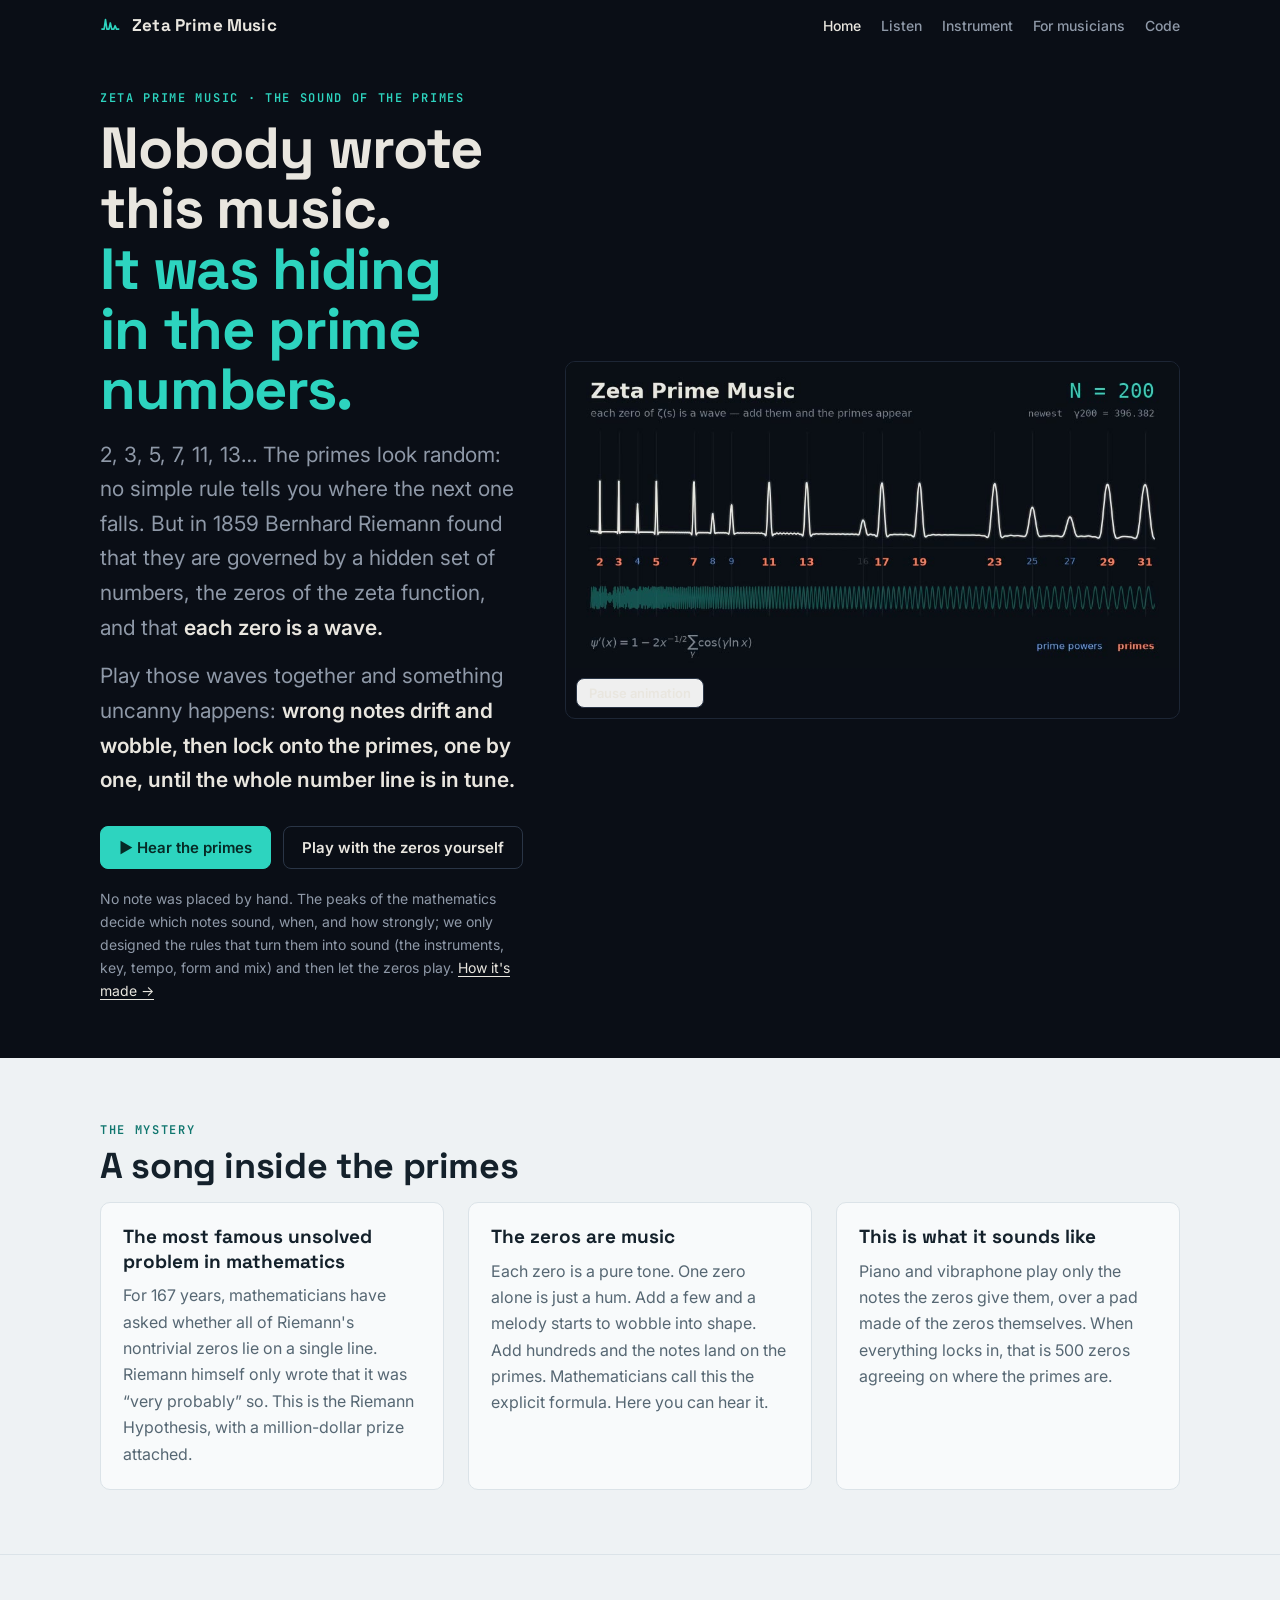
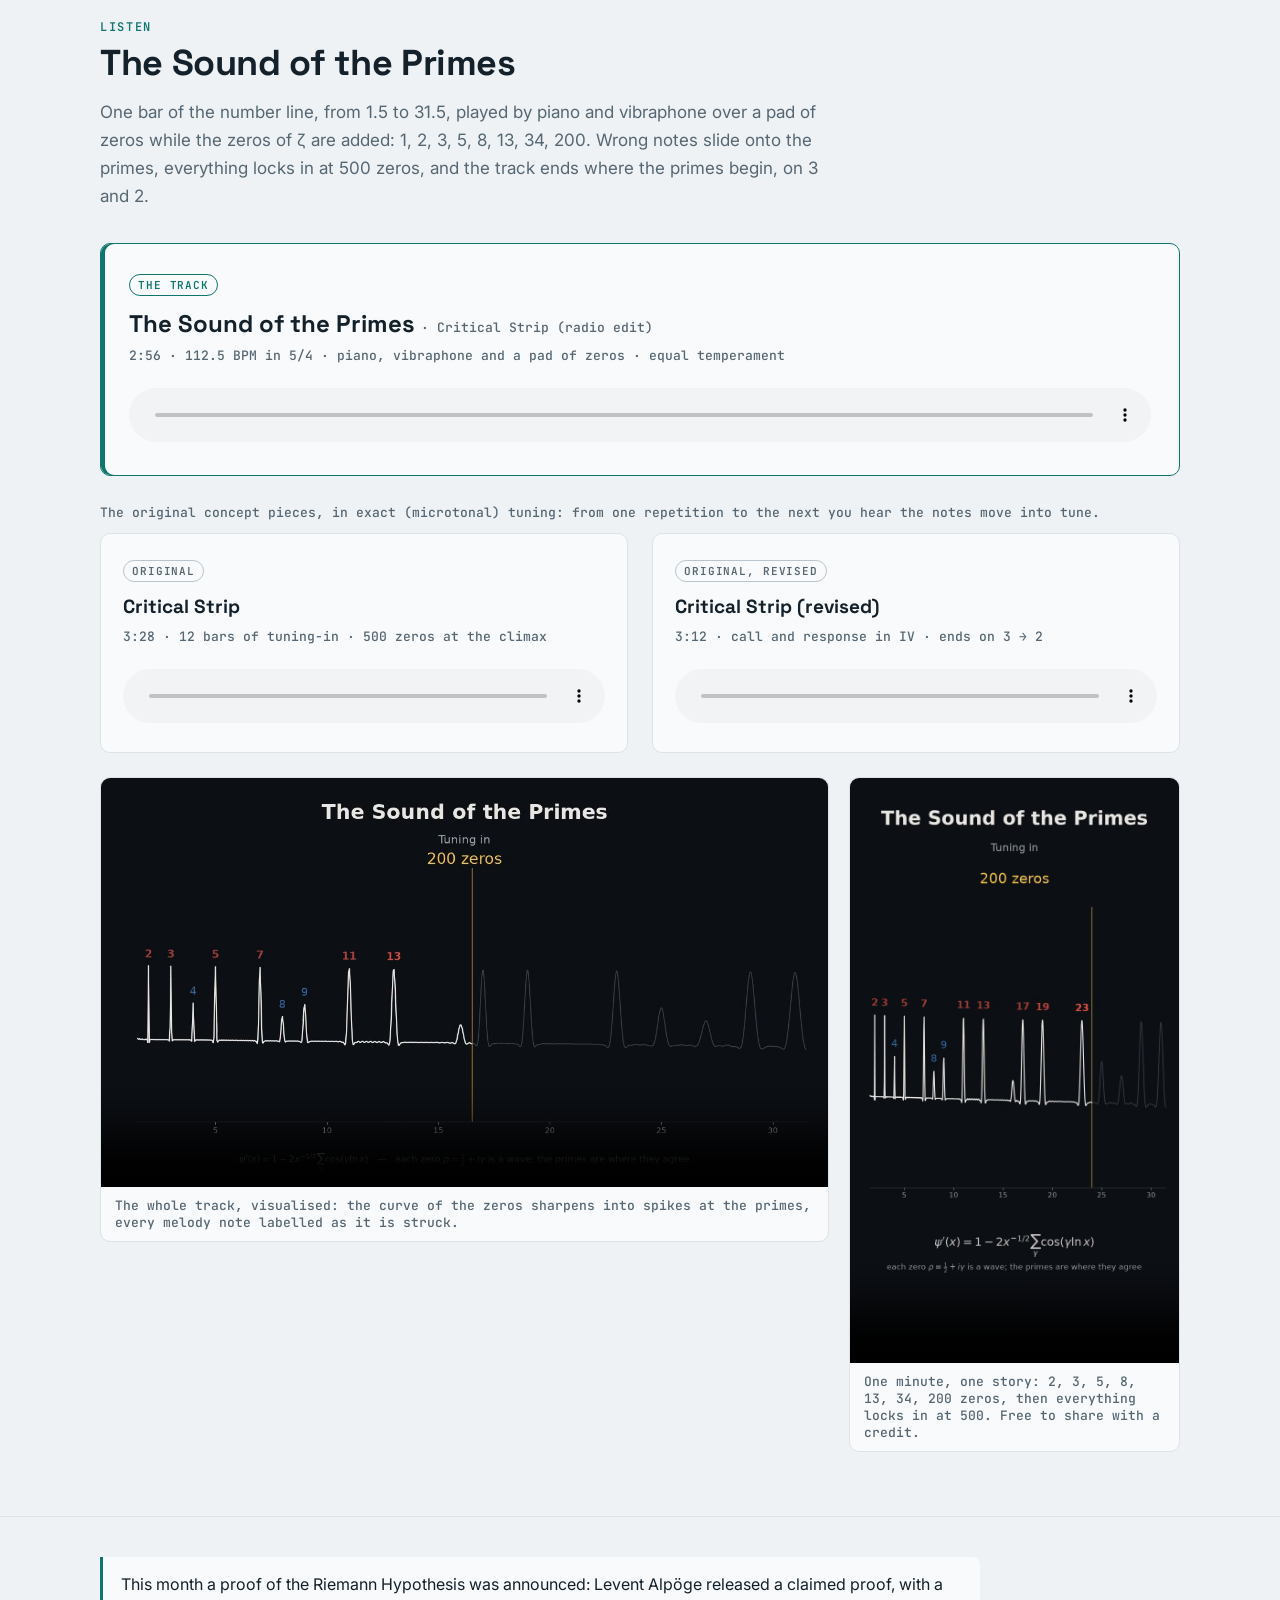
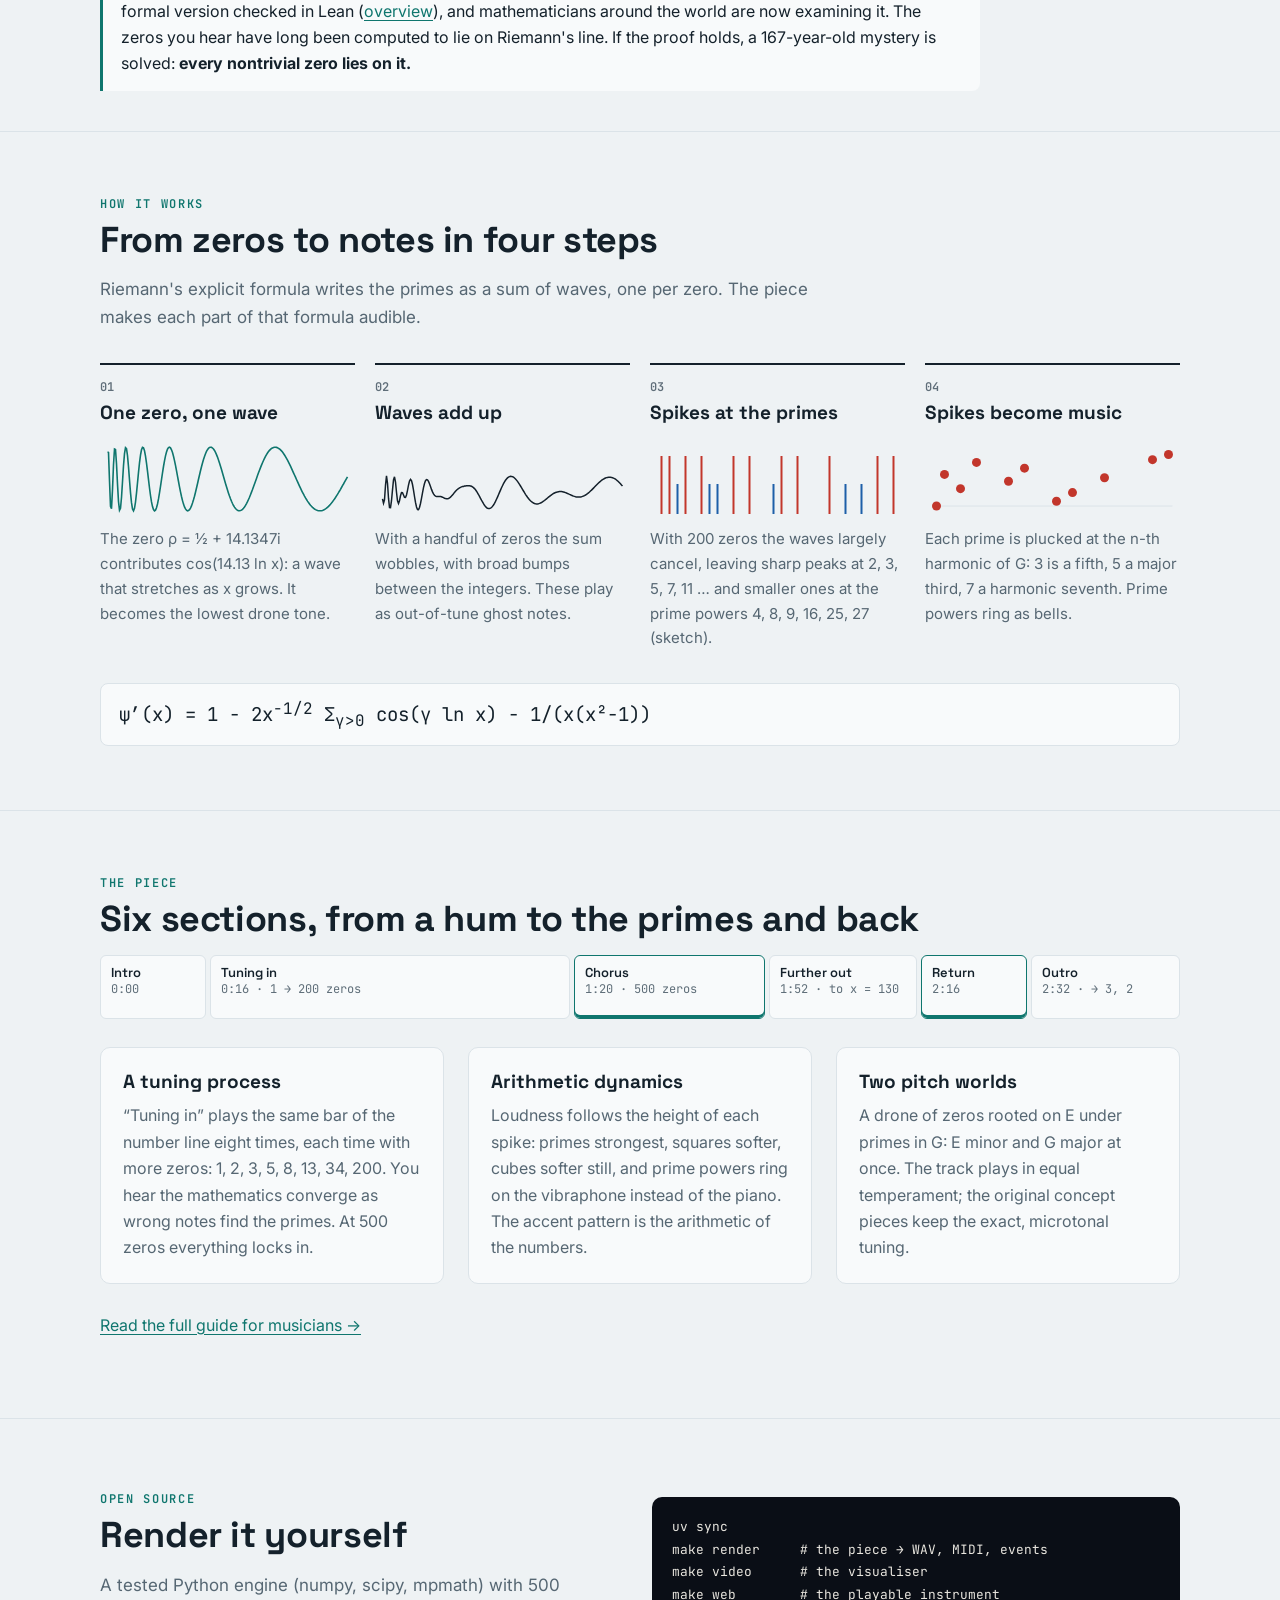
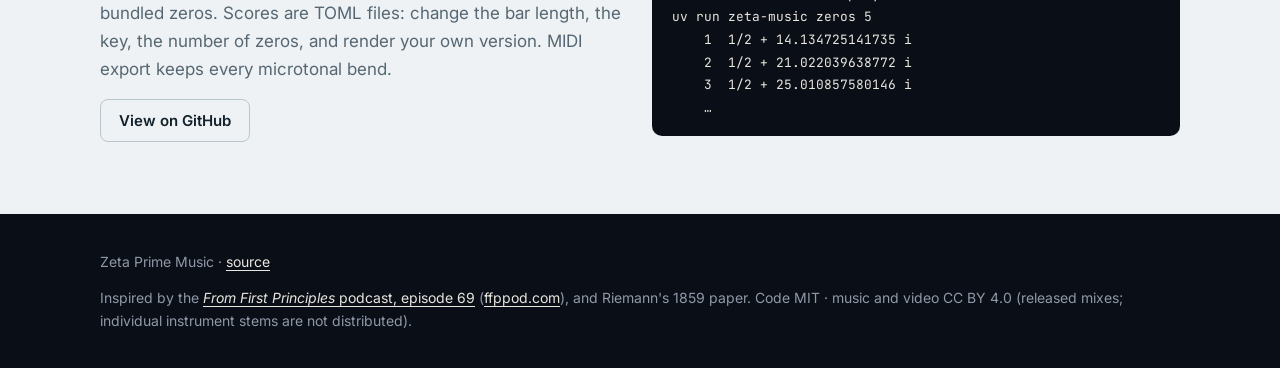
==== commit 9e7911e4: "site, README: small print states that we designed the rules and the zeros play the notes; review lef" ====
--- a/docs/index.html
+++ b/docs/index.html
@@ -8,10 +8,10 @@
 <meta property="og:title" content="The Sound of the Primes · Zeta Prime Music">
 <meta property="og:type" content="website">
 <meta property="og:url" content="https://joe-carr-data.github.io/zeta-prime-music/">
-<meta property="og:image:alt" content="The Sound of the Primes: a curve of 200 zeta zeros with sharp peaks labelled at the primes 2, 3, 5, 7, 11, 13 and smaller ones at 4, 8, 9">
 <meta name="twitter:card" content="summary_large_image">
 <meta property="og:description" content="Nobody wrote this music. Add the zeros of the Riemann zeta function one by one and the prime numbers come into tune.">
 <meta property="og:image" content="https://joe-carr-data.github.io/zeta-prime-music/media/sound-of-the-primes-poster.jpg">
+<meta property="og:image:alt" content="The Sound of the Primes: a curve of 200 zeta zeros with sharp peaks labelled at the primes 2, 3, 5, 7, 11, 13 and smaller ones at 4, 8, 9">
 <link rel="preconnect" href="https://fonts.googleapis.com">
 <link rel="preconnect" href="https://fonts.gstatic.com" crossorigin>
 <link rel="stylesheet" href="https://fonts.googleapis.com/css2?family=Space+Grotesk:wght@500;700&family=Inter:wght@400;500;600&family=JetBrains+Mono:wght@400;600&display=swap">
@@ -44,7 +44,7 @@
         <a class="btn primary" href="#listen">▶ Hear the primes</a>
         <a class="btn" href="demo.html">Play with the zeros yourself</a>
       </div>
-      <p class="fine">Every note comes from the mathematics: which note, when and how loud. We chose only the instruments, the key, the tempo and the form. <a href="musicians.html">How it's made →</a></p>
+      <p class="fine">No note was placed by hand. The peaks of the mathematics decide which notes sound, when, and how strongly; we only designed the rules that turn them into sound (the instruments, key, tempo, form and mix) and then let the zeros play. <a href="musicians.html">How it's made →</a></p>
     </div>
     <div class="hero-media">
       <video id="hero-video" width="960" height="480" autoplay muted loop playsinline poster="media/hero-poster.jpg" aria-label="Animation: as the number of zeta zeros grows from 1 to 200, a wavy curve sharpens into spikes exactly at the primes 2, 3, 5, 7, 11, 13 and so on, with smaller spikes at prime powers."><source src="media/hero.mp4" type="video/mp4"></video>
@@ -59,8 +59,8 @@
       <p class="kicker">The mystery</p>
       <h2>A song inside the primes</h2>
       <div class="grid-3">
-        <div class="card"><h3>The most famous unsolved problem in mathematics</h3><p>For 167 years, mathematicians have asked whether all of Riemann's zeros lie on a single line. Riemann himself only wrote that it was “very probably” so. This is the Riemann Hypothesis, with a million-dollar prize attached.</p></div>
-        <div class="card"><h3>The zeros are music</h3><p>Each zero is a pure tone. One zero alone is just a hum. Add a few and a melody starts to wobble into shape. Add hundreds and the notes land exactly on the primes. Mathematicians call this the explicit formula. Here you can hear it.</p></div>
+        <div class="card"><h3>The most famous unsolved problem in mathematics</h3><p>For 167 years, mathematicians have asked whether all of Riemann's nontrivial zeros lie on a single line. Riemann himself only wrote that it was “very probably” so. This is the Riemann Hypothesis, with a million-dollar prize attached.</p></div>
+        <div class="card"><h3>The zeros are music</h3><p>Each zero is a pure tone. One zero alone is just a hum. Add a few and a melody starts to wobble into shape. Add hundreds and the notes land on the primes. Mathematicians call this the explicit formula. Here you can hear it.</p></div>
         <div class="card"><h3>This is what it sounds like</h3><p>Piano and vibraphone play only the notes the zeros give them, over a pad made of the zeros themselves. When everything locks in, that is 500 zeros agreeing on where the primes are.</p></div>
       </div>
     </div>
@@ -70,7 +70,7 @@
     <div class="wrap">
       <p class="kicker">Listen</p>
       <h2>The Sound of the Primes</h2>
-      <p class="intro">One bar of the number line, from 1.5 to 31.5, played by piano and vibraphone over a pad of zeros while the zeros of ζ are added: 1, 2, 3, 5, 8, 13, 34, 200. Wrong notes slide onto the primes, the band locks in at 500 zeros, and the track ends where the primes begin, on 3 and 2.</p>
+      <p class="intro">One bar of the number line, from 1.5 to 31.5, played by piano and vibraphone over a pad of zeros while the zeros of ζ are added: 1, 2, 3, 5, 8, 13, 34, 200. Wrong notes slide onto the primes, everything locks in at 500 zeros, and the track ends where the primes begin, on 3 and 2.</p>
       <div class="card feature">
         <span class="tag main">The track</span>
         <h3 style="margin-top:12px">The Sound of the Primes <span class="meta" style="font-weight:500">· Critical Strip (radio edit)</span></h3>
@@ -132,7 +132,7 @@
     <div class="wrap">
       <p class="kicker">The piece</p>
       <h2>Six sections, from a hum to the primes and back</h2>
-      <div class="timeline" role="img" aria-label="Form of The Sound of the Primes: Intro 16 s, Tuning in 64 s with 1 to 200 zeros, Chorus 32 s with 500 zeros, Further out 24 s up to x = 130, Chorus return 16 s, Outro 24 s ending on 3 and 2">
+      <div class="timeline" role="img" aria-label="Form of The Sound of the Primes: Intro 16 s, Tuning in 64 s with 1 to 200 zeros, Chorus 32 s with 500 zeros, Further out 24 s up to x = 130, Chorus return 16 s, Outro 16 s plus 8 s of ring-out, ending on 3 and 2">
         <div style="flex:16">Intro<span>0:00</span></div>
         <div style="flex:64">Tuning in<span>0:16 · 1 → 200 zeros</span></div>
         <div class="peak" style="flex:32">Chorus<span>1:20 · 500 zeros</span></div>
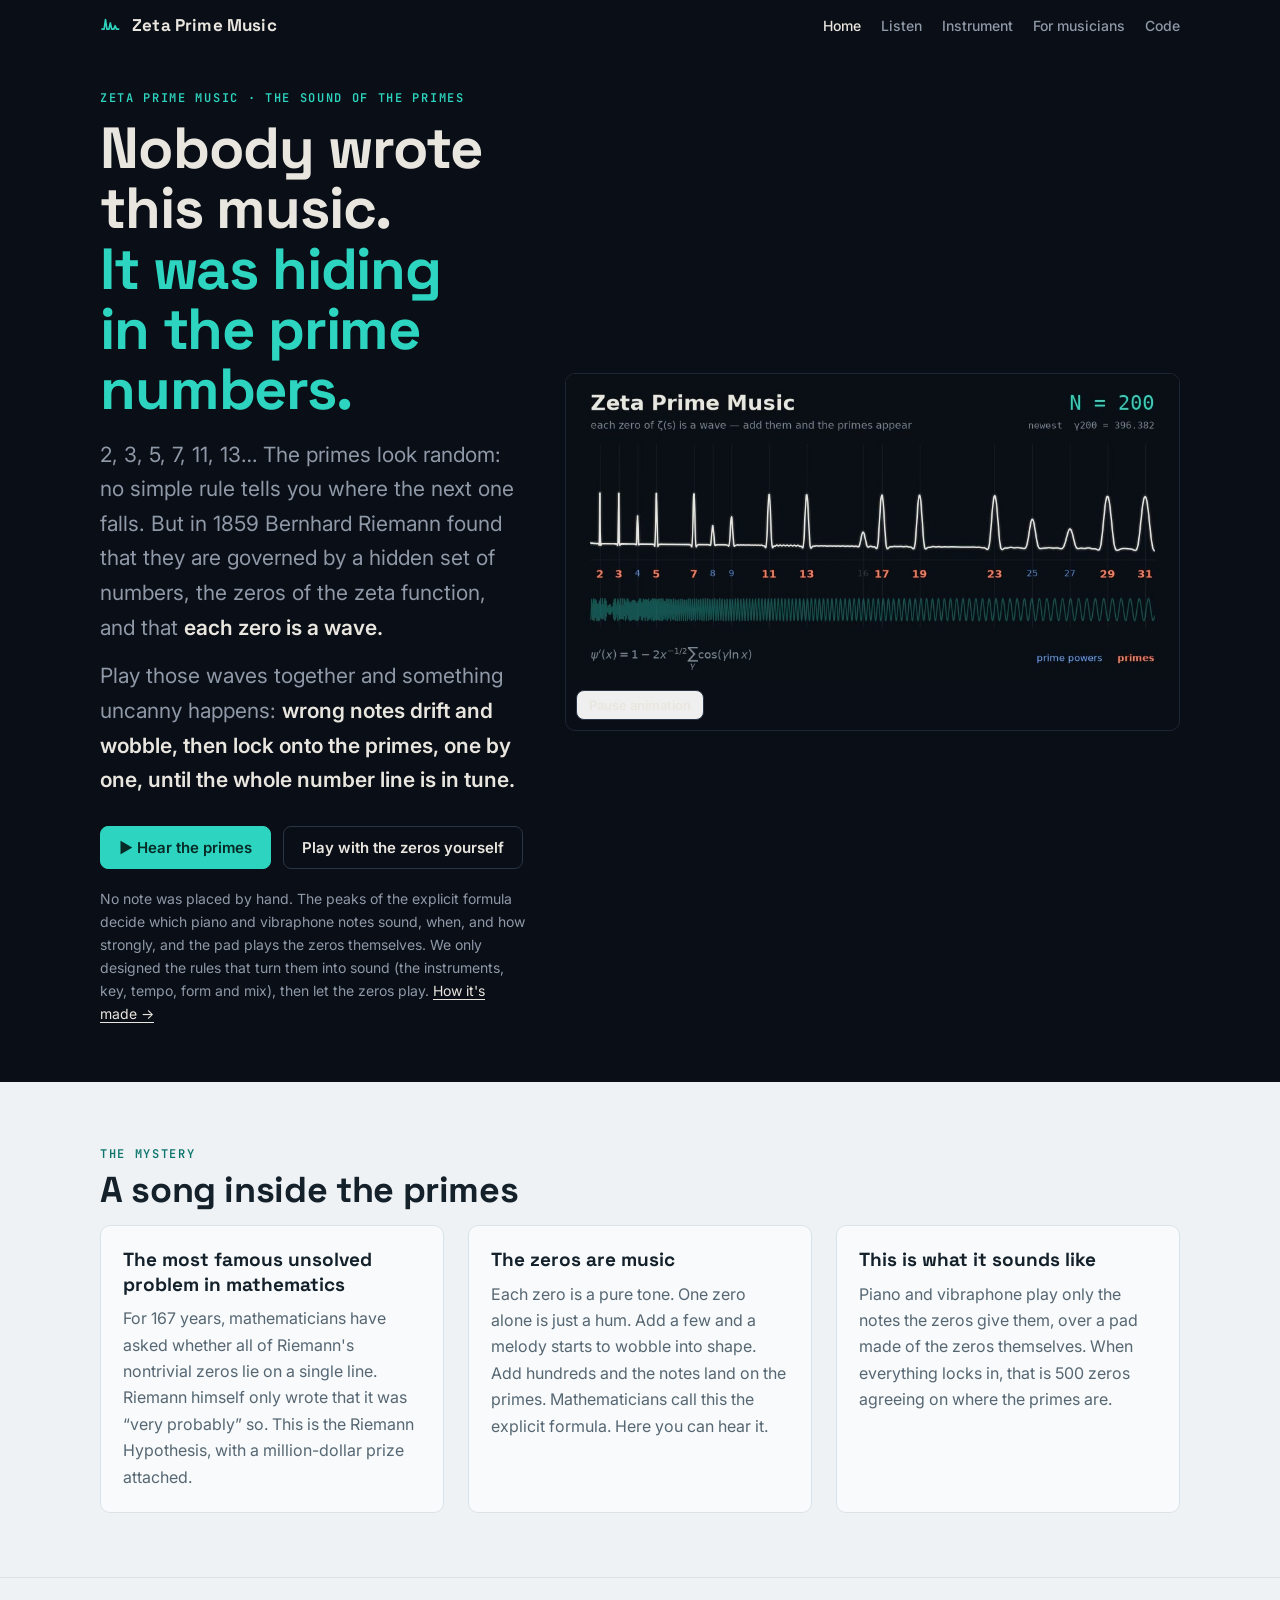
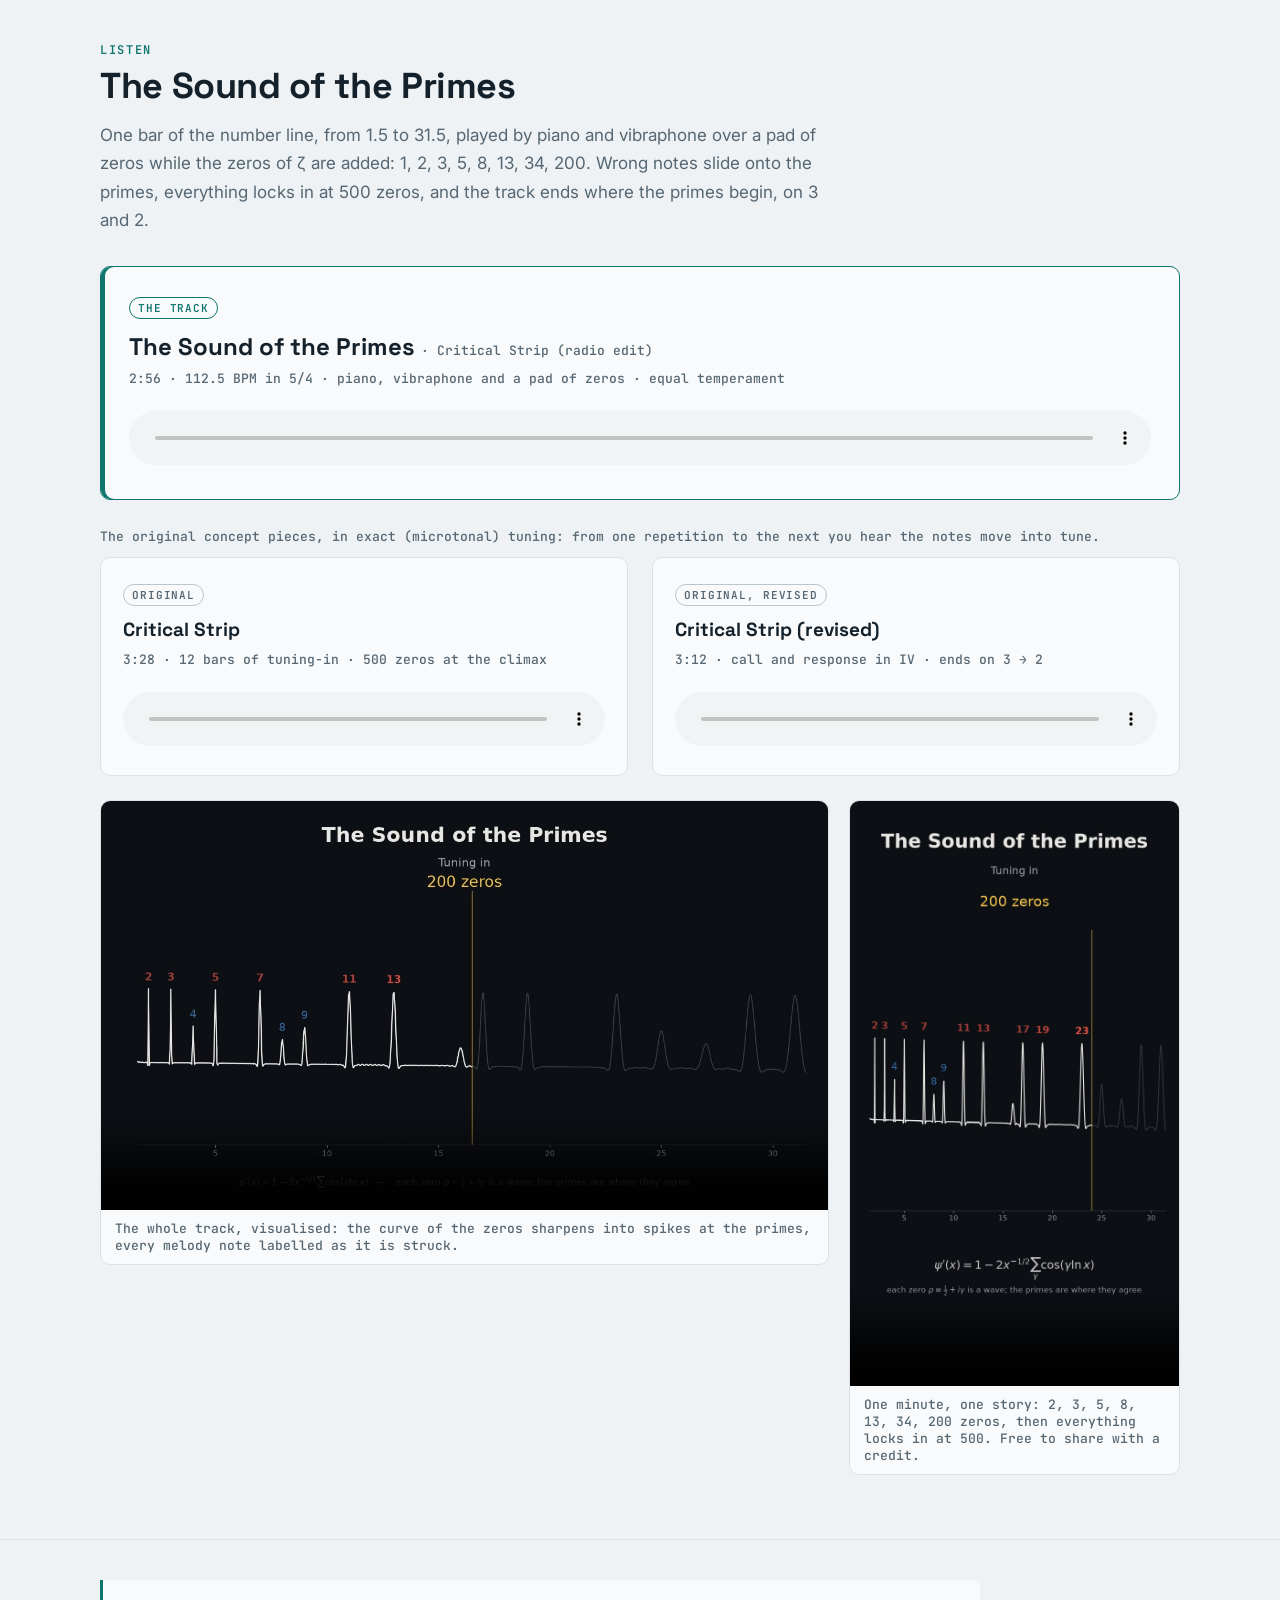
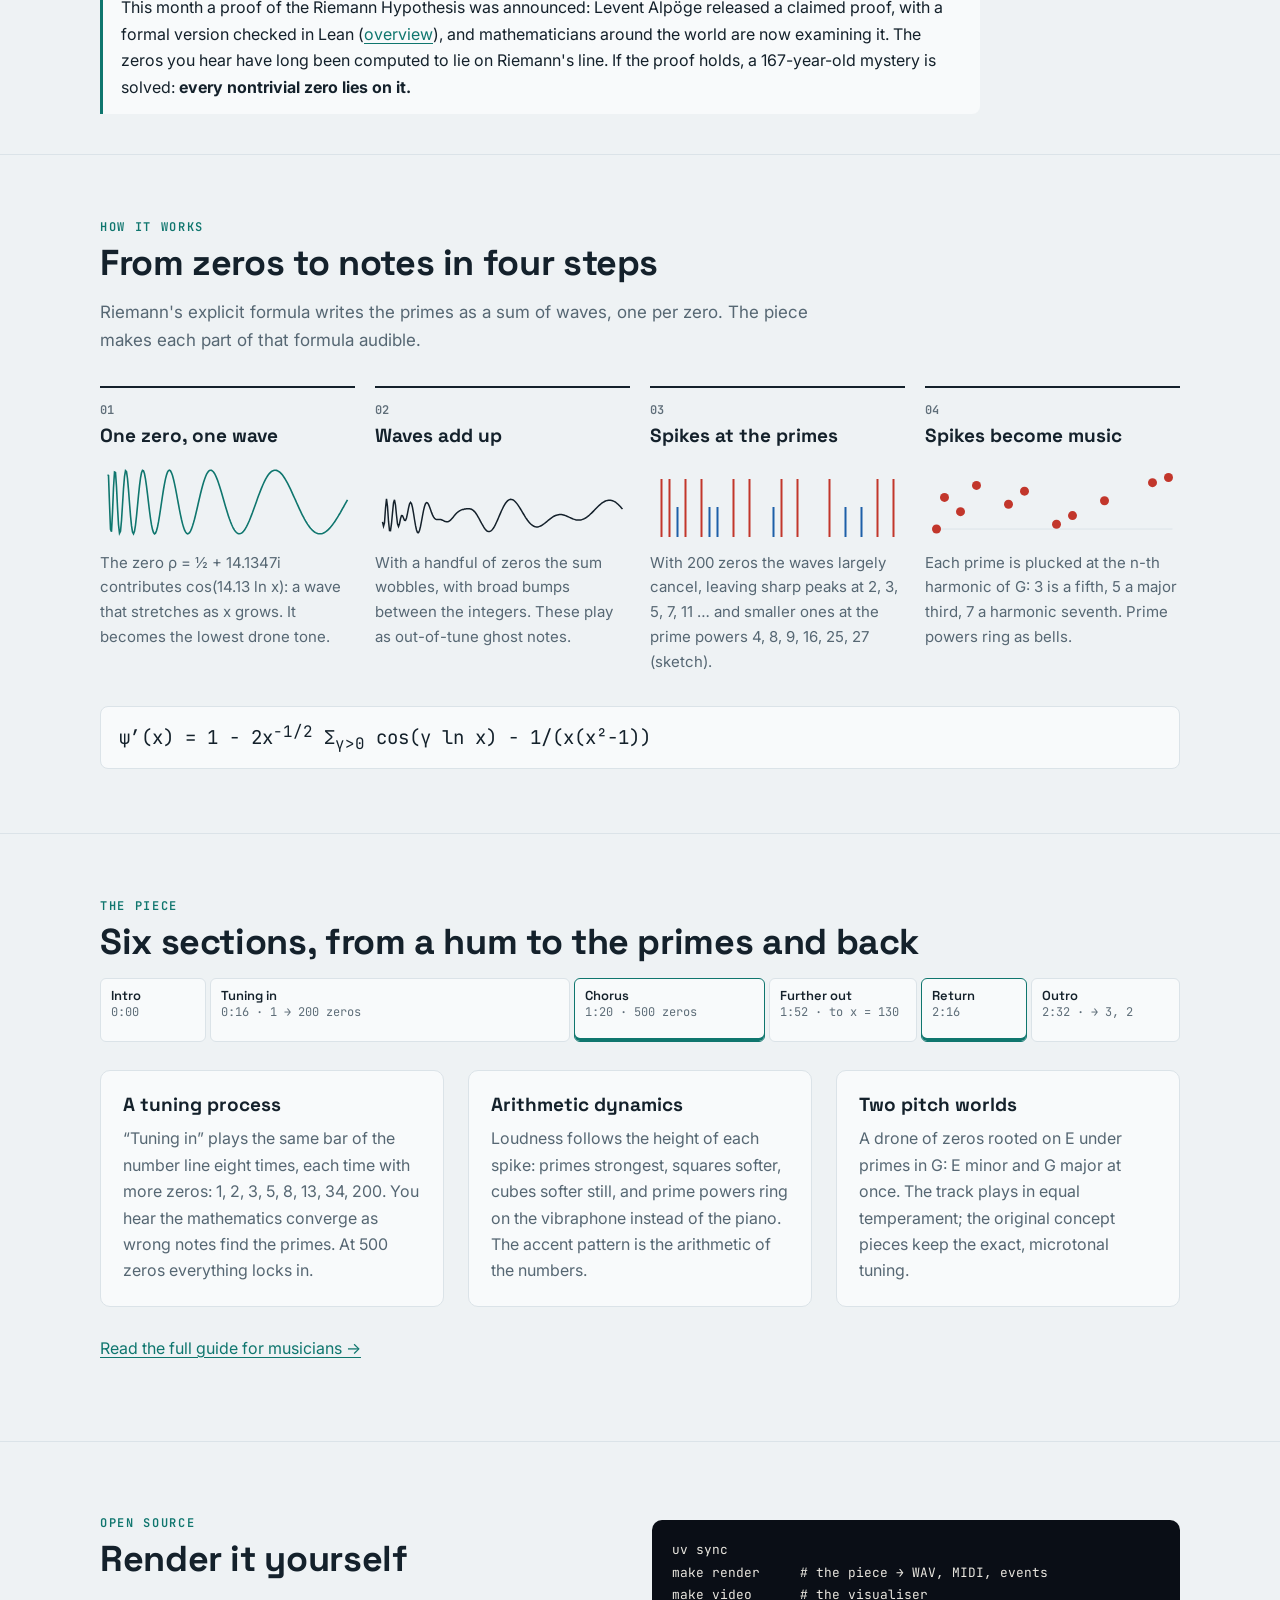
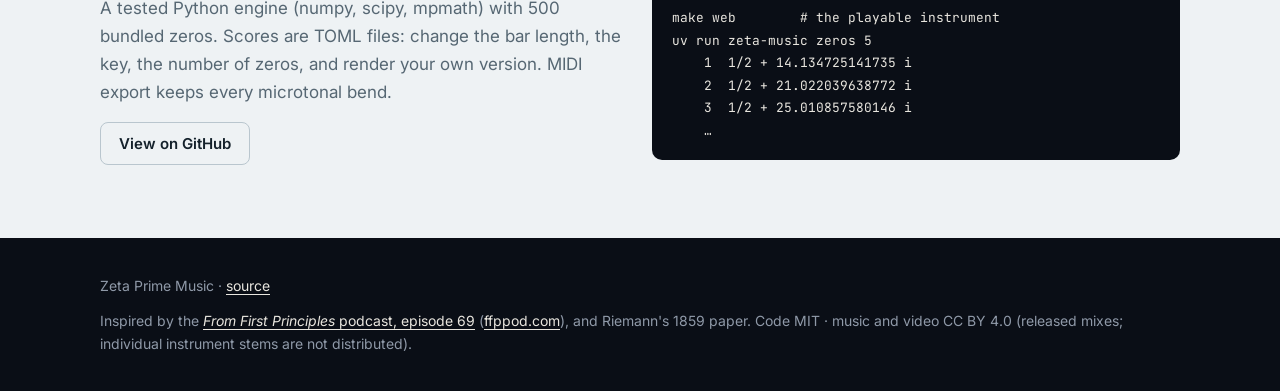
==== commit ed0b1323: "docs: scope the small print to piano, vibraphone and pad; nontrivial zeros in the glossaries; no exa" ====
--- a/docs/index.html
+++ b/docs/index.html
@@ -44,10 +44,10 @@
         <a class="btn primary" href="#listen">▶ Hear the primes</a>
         <a class="btn" href="demo.html">Play with the zeros yourself</a>
       </div>
-      <p class="fine">No note was placed by hand. The peaks of the mathematics decide which notes sound, when, and how strongly; we only designed the rules that turn them into sound (the instruments, key, tempo, form and mix) and then let the zeros play. <a href="musicians.html">How it's made →</a></p>
+      <p class="fine">No note was placed by hand. The peaks of the explicit formula decide which piano and vibraphone notes sound, when, and how strongly, and the pad plays the zeros themselves. We only designed the rules that turn them into sound (the instruments, key, tempo, form and mix), then let the zeros play. <a href="musicians.html">How it's made →</a></p>
     </div>
     <div class="hero-media">
-      <video id="hero-video" width="960" height="480" autoplay muted loop playsinline poster="media/hero-poster.jpg" aria-label="Animation: as the number of zeta zeros grows from 1 to 200, a wavy curve sharpens into spikes exactly at the primes 2, 3, 5, 7, 11, 13 and so on, with smaller spikes at prime powers."><source src="media/hero.mp4" type="video/mp4"></video>
+      <video id="hero-video" width="960" height="480" autoplay muted loop playsinline poster="media/hero-poster.jpg" aria-label="Animation: as the number of zeta zeros grows from 1 to 200, a wavy curve sharpens into spikes at the primes 2, 3, 5, 7, 11, 13 and so on, with smaller spikes at prime powers."><source src="media/hero.mp4" type="video/mp4"></video>
       <button id="hero-toggle" class="btn" type="button" style="margin:10px; font-size:13px; padding:6px 12px">Pause animation</button>
     </div>
   </div>
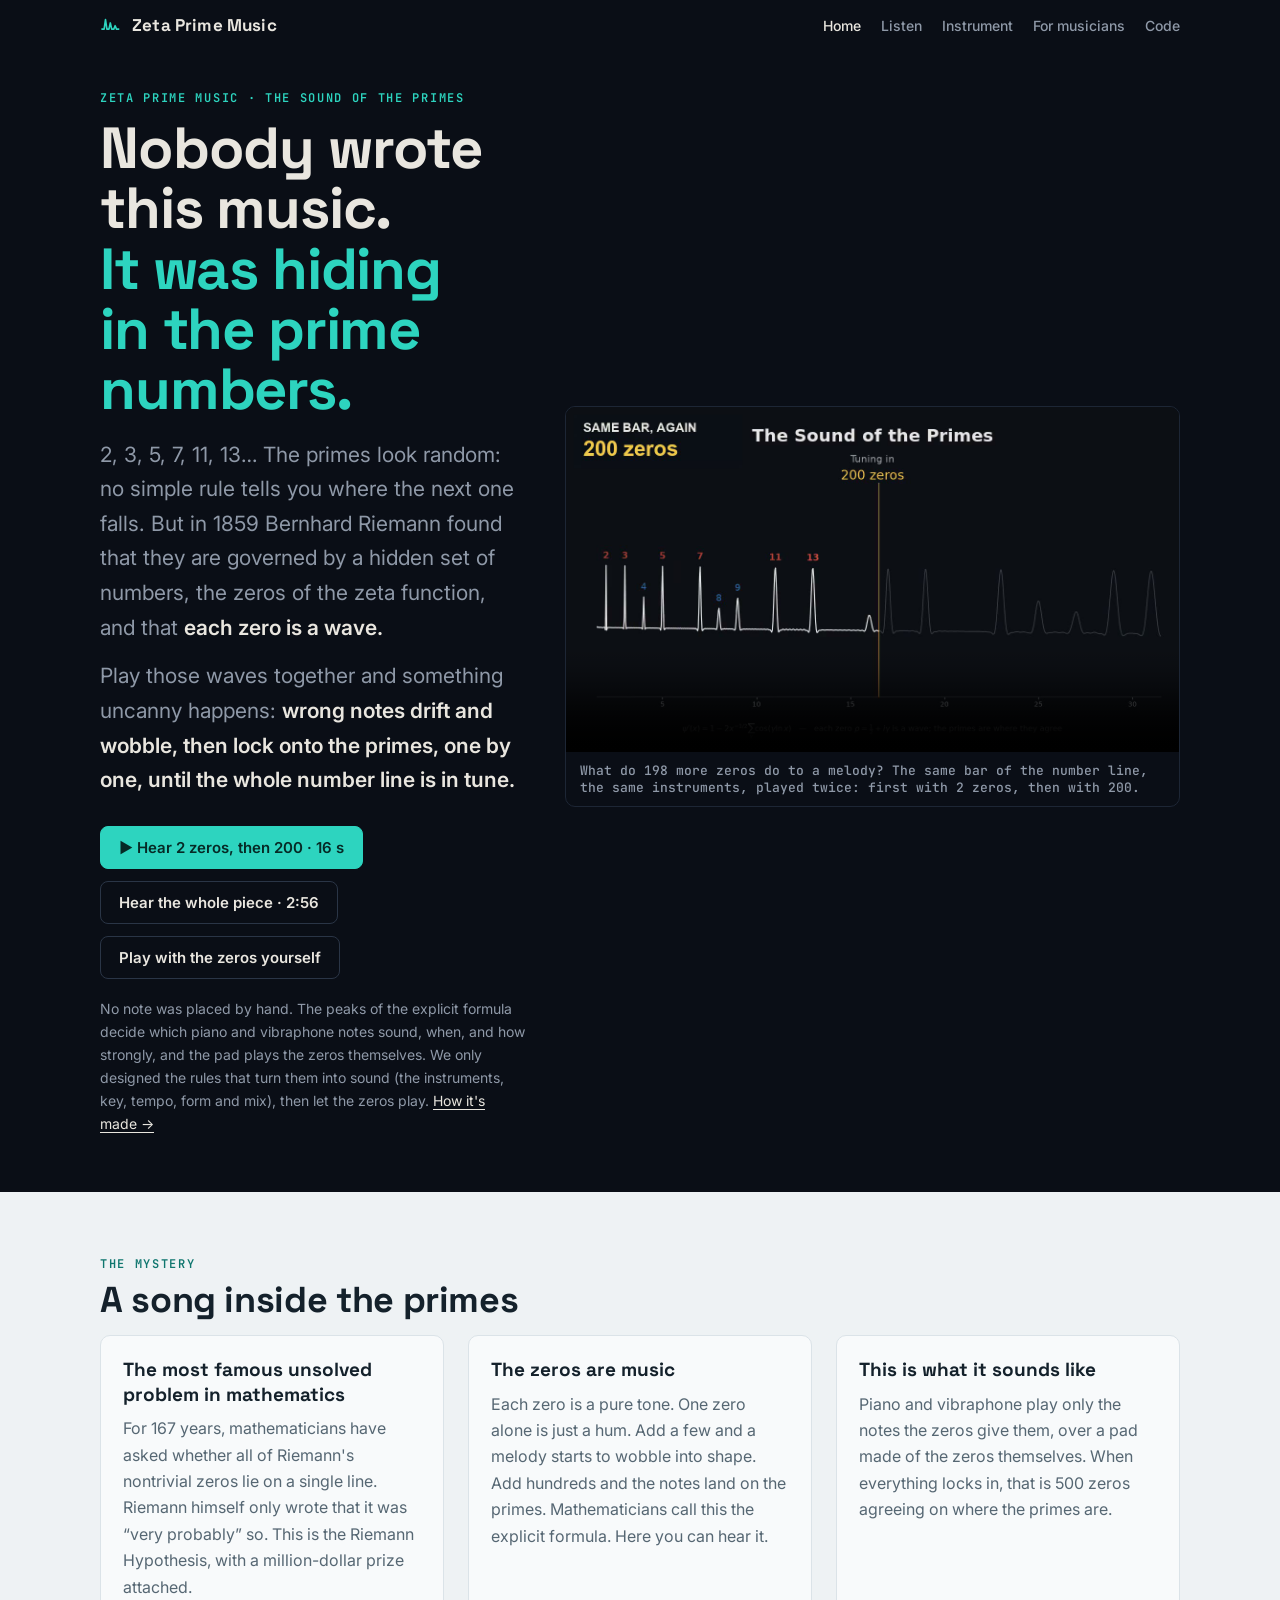
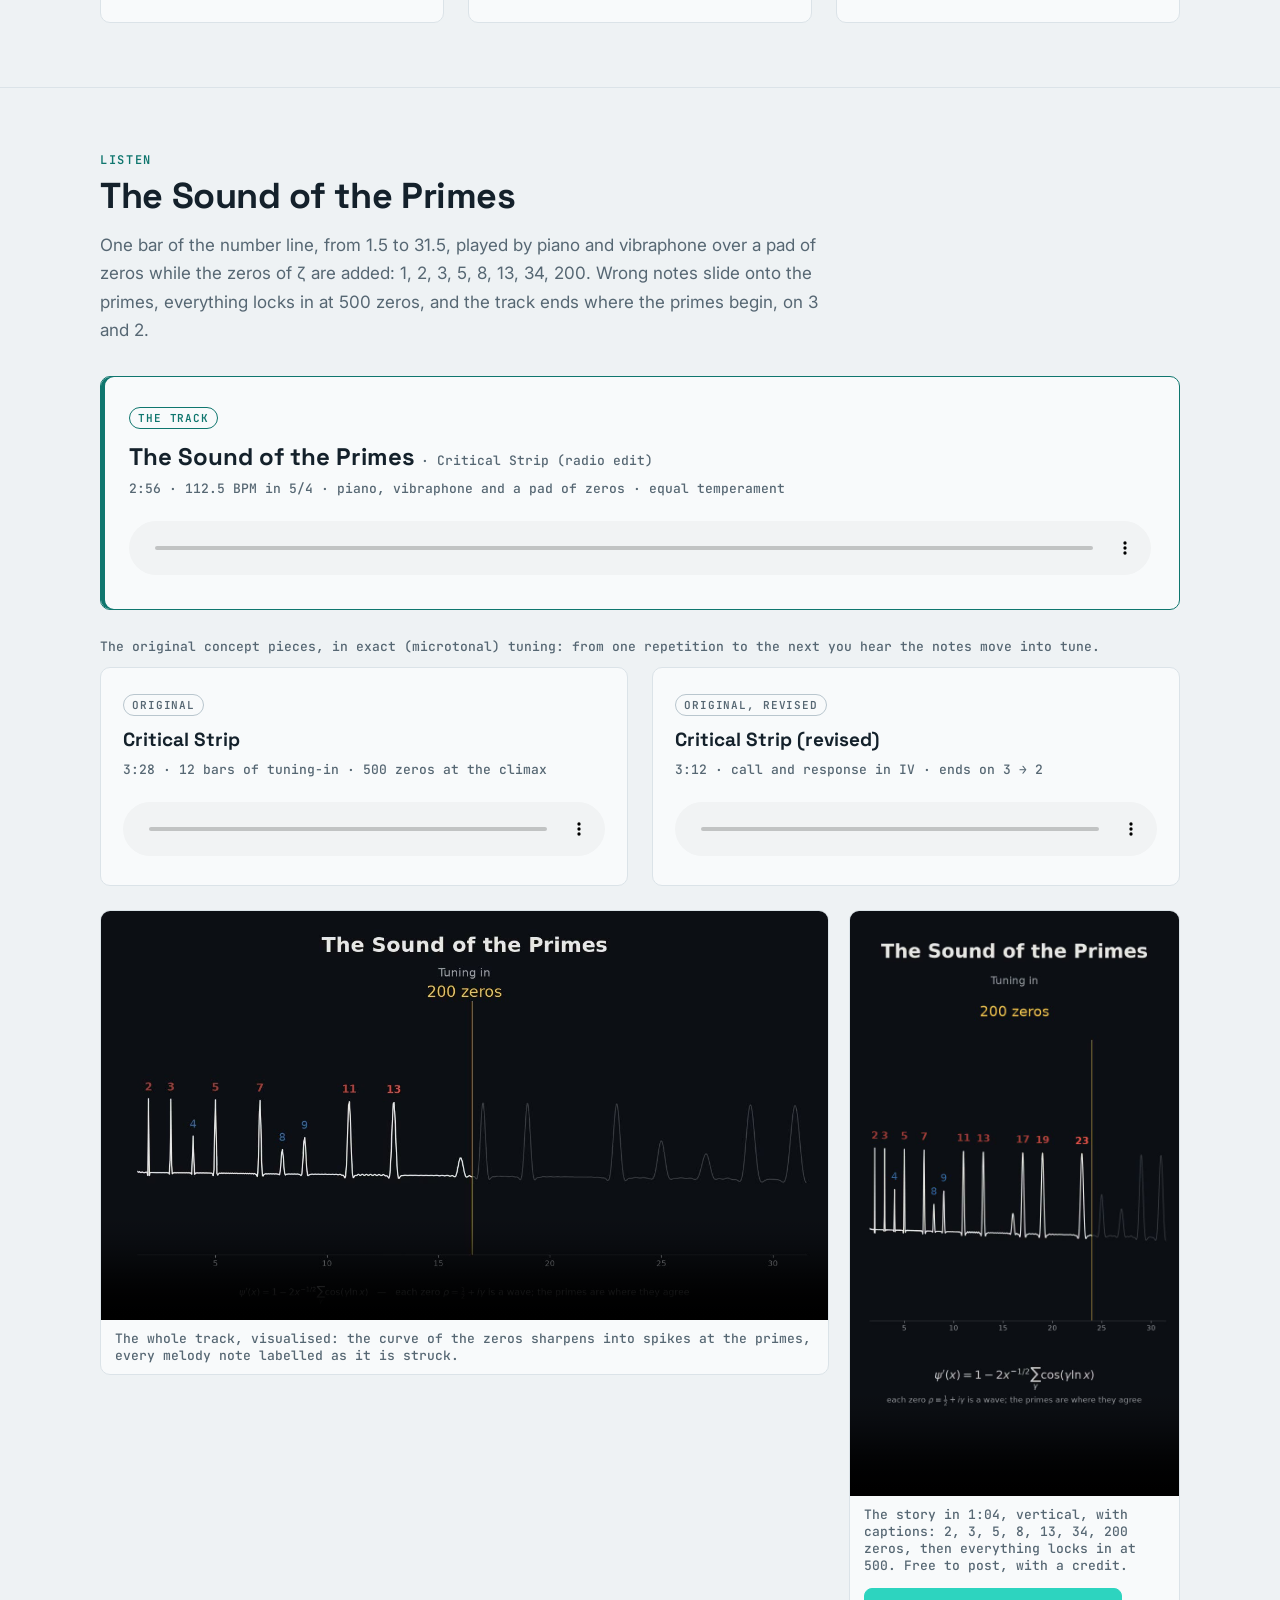
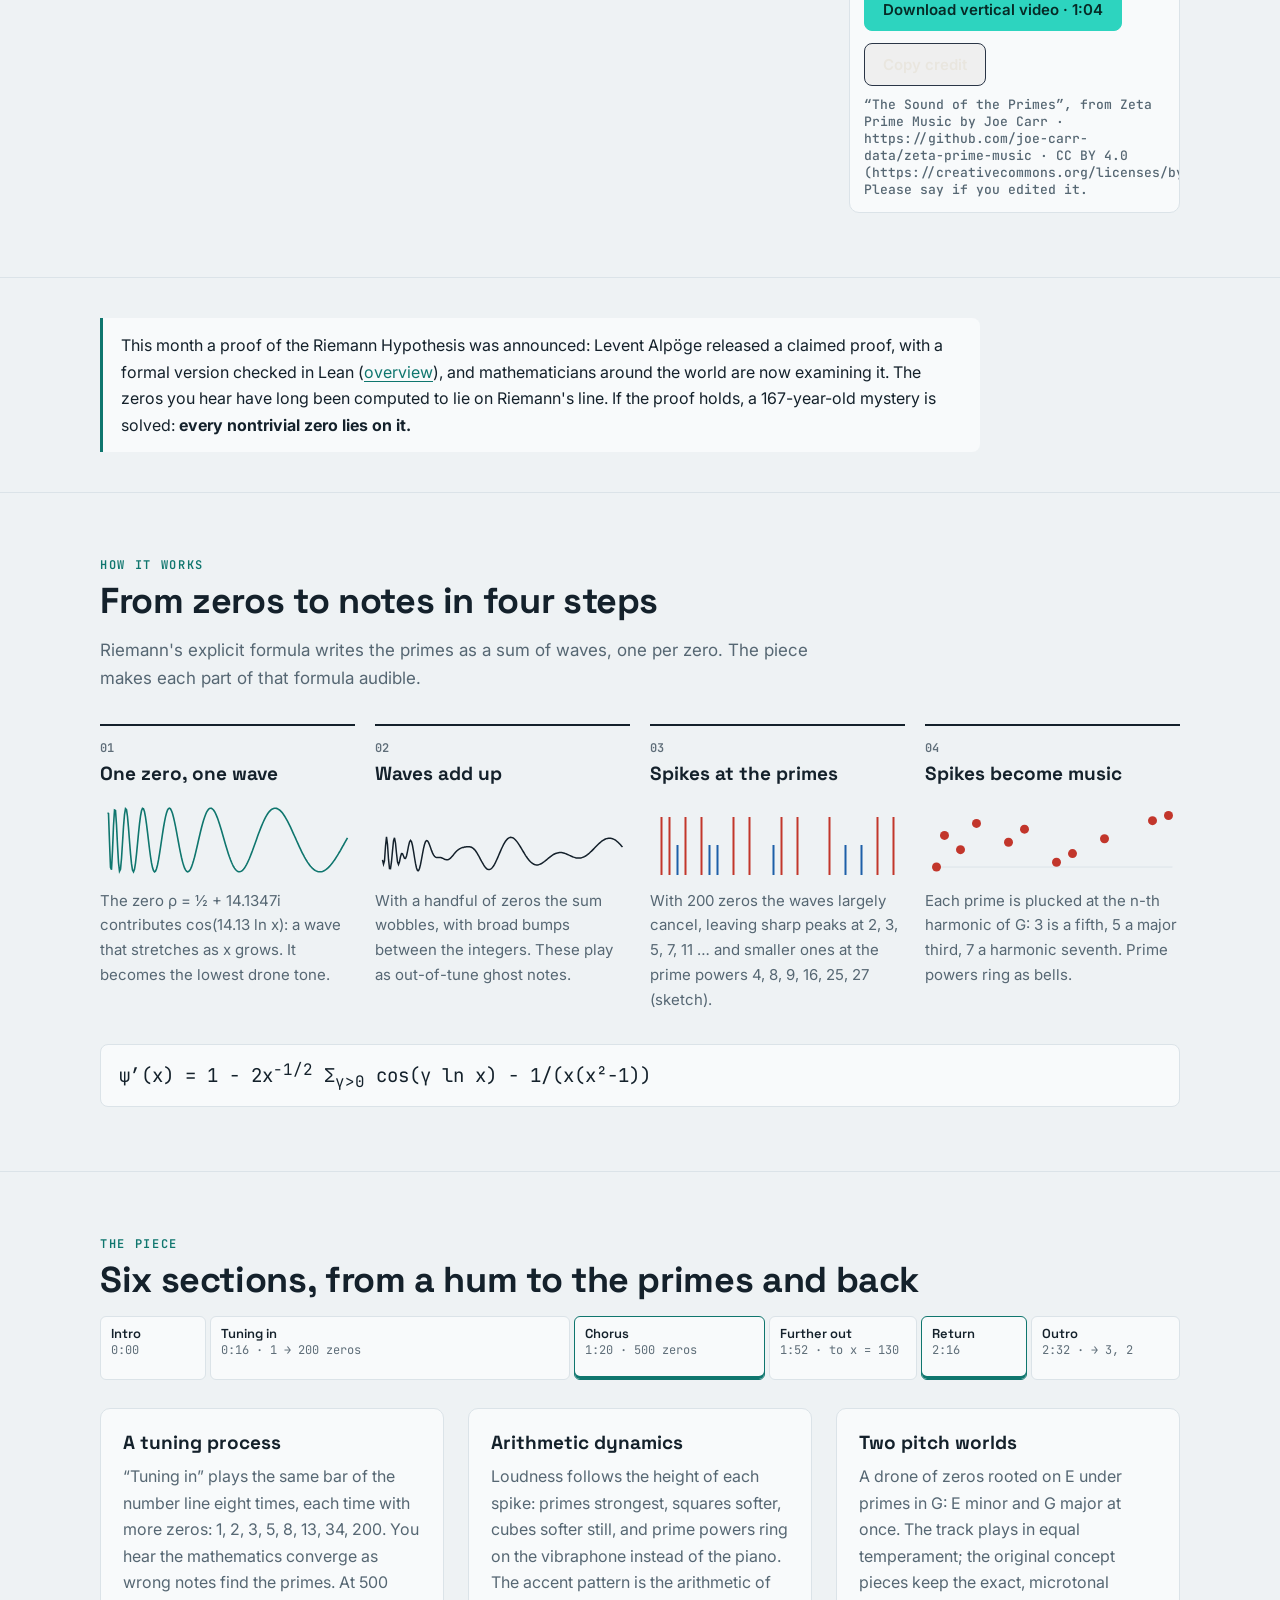
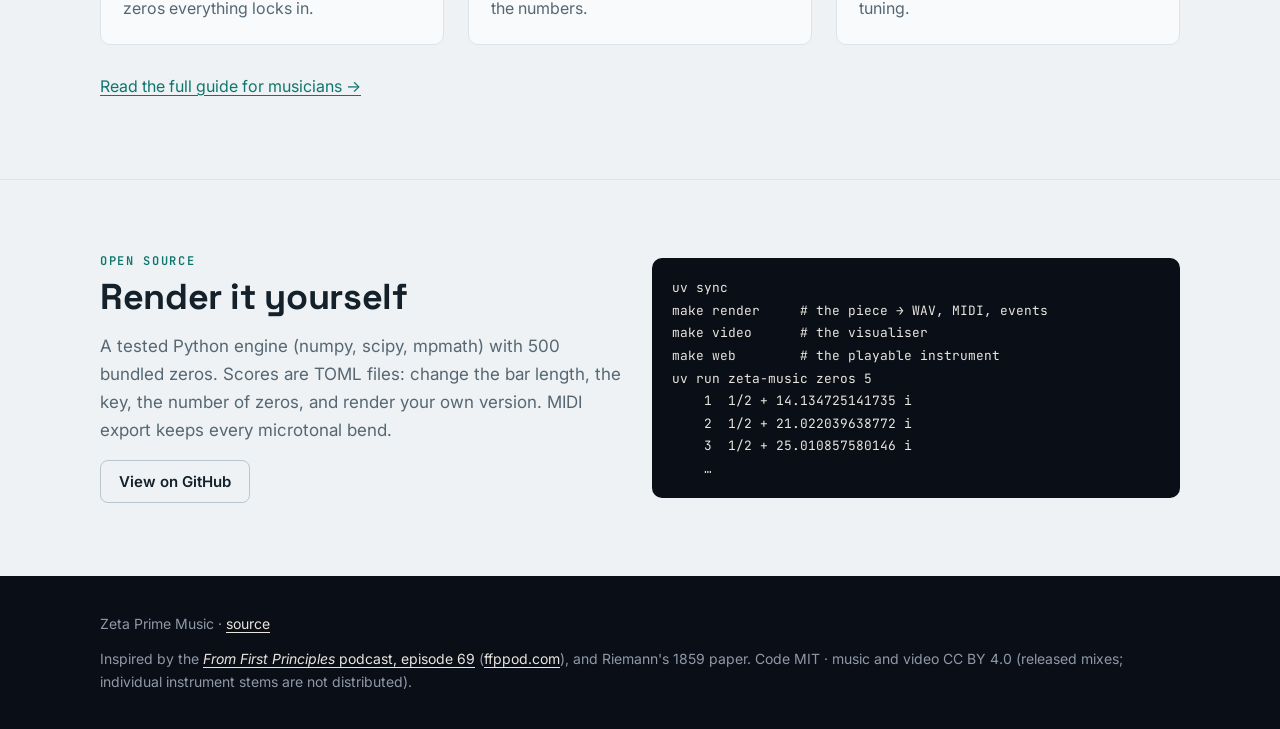
==== commit b3a480ea: "site: 16-second 2-vs-200-zeros comparison in the hero; captioned vertical clip with download and cre" ====
--- a/docs/index.html
+++ b/docs/index.html
@@ -41,15 +41,16 @@
       <p class="lede">2, 3, 5, 7, 11, 13… The primes look random: no simple rule tells you where the next one falls. But in 1859 Bernhard Riemann found that they are governed by a hidden set of numbers, the zeros of the zeta function, and that <b>each zero is a wave.</b></p>
       <p class="lede">Play those waves together and something uncanny happens: <b>wrong notes drift and wobble, then lock onto the primes, one by one, until the whole number line is in tune.</b></p>
       <div class="cta">
-        <a class="btn primary" href="#listen">▶ Hear the primes</a>
+        <a class="btn primary" id="play-compare" href="#compare">▶ Hear 2 zeros, then 200 · 16 s</a>
+        <a class="btn" href="#listen">Hear the whole piece · 2:56</a>
         <a class="btn" href="demo.html">Play with the zeros yourself</a>
       </div>
       <p class="fine">No note was placed by hand. The peaks of the explicit formula decide which piano and vibraphone notes sound, when, and how strongly, and the pad plays the zeros themselves. We only designed the rules that turn them into sound (the instruments, key, tempo, form and mix), then let the zeros play. <a href="musicians.html">How it's made →</a></p>
     </div>
-    <div class="hero-media">
-      <video id="hero-video" width="960" height="480" autoplay muted loop playsinline poster="media/hero-poster.jpg" aria-label="Animation: as the number of zeta zeros grows from 1 to 200, a wavy curve sharpens into spikes at the primes 2, 3, 5, 7, 11, 13 and so on, with smaller spikes at prime powers."><source src="media/hero.mp4" type="video/mp4"></video>
-      <button id="hero-toggle" class="btn" type="button" style="margin:10px; font-size:13px; padding:6px 12px">Pause animation</button>
-    </div>
+    <figure class="hero-media" id="compare" style="margin:0">
+      <video id="compare-video" width="1280" height="720" controls playsinline preload="metadata" poster="media/compare-2-200-poster.jpg" src="media/compare-2-200.mp4" aria-label="The same eight-second bar of the number line played twice: first with 2 zeros, where the curve is broad waves and few notes land on primes, then with 200 zeros, where sharp peaks stand on the primes 2, 3, 5, 7, 11, 13, 17, 19, 23 and smaller ones on 4, 8, 9, 25, 27."></video>
+      <figcaption class="meta" style="padding:10px 14px; color: var(--night-muted)">What do 198 more zeros do to a melody? The same bar of the number line, the same instruments, played twice: first with 2 zeros, then with 200.</figcaption>
+    </figure>
   </div>
 </div>
 
@@ -98,8 +99,15 @@
           <figcaption class="meta" style="padding:10px 14px">The whole track, visualised: the curve of the zeros sharpens into spikes at the primes, every melody note labelled as it is struck.</figcaption>
         </figure>
         <figure class="card" style="padding:0; overflow:hidden; margin:0">
-          <video controls preload="none" playsinline poster="media/sound-of-the-primes-60s-poster.jpg" src="media/sound-of-the-primes-60s.mp4" style="width:100%" aria-label="One-minute clip: zeros 2 to 500"></video>
-          <figcaption class="meta" style="padding:10px 14px">One minute, one story: 2, 3, 5, 8, 13, 34, 200 zeros, then everything locks in at 500. Free to share with a credit.</figcaption>
+          <video controls preload="none" playsinline poster="media/sound-of-the-primes-60s-poster.jpg" src="media/sound-of-the-primes-60s.mp4" style="width:100%" aria-label="Vertical clip, 1 minute 4 seconds: zeros 2 to 500, with captions"></video>
+          <figcaption class="meta" style="padding:10px 14px">The story in 1:04, vertical, with captions: 2, 3, 5, 8, 13, 34, 200 zeros, then everything locks in at 500. Free to post, with a credit.</figcaption>
+          <div style="padding:0 14px 14px">
+            <div class="cta" style="margin:4px 0 10px">
+              <a class="btn primary" href="media/sound-of-the-primes-60s.mp4" download="the-sound-of-the-primes-vertical.mp4">Download vertical video · 1:04</a>
+              <button class="btn" id="copy-credit" type="button">Copy credit</button>
+            </div>
+            <p class="meta" id="credit-text" style="margin:0">“The Sound of the Primes”, from Zeta Prime Music by Joe Carr · https://github.com/joe-carr-data/zeta-prime-music · CC BY 4.0 (https://creativecommons.org/licenses/by/4.0/). Please say if you edited it.</p>
+          </div>
         </figure>
       </div>
     </div>
@@ -209,11 +217,21 @@
 }
 draw();
 matchMedia("(prefers-color-scheme: dark)").addEventListener("change", draw);
-// hero animation: honour reduced motion, and let anyone pause it
-const hv = document.getElementById("hero-video"), ht = document.getElementById("hero-toggle");
-function setPlaying(on) { if (on) { hv.play().catch(() => {}); } else { hv.pause(); } ht.textContent = on ? "Pause animation" : "Play animation"; }
-if (matchMedia("(prefers-reduced-motion: reduce)").matches) setPlaying(false);
-ht.addEventListener("click", () => setPlaying(hv.paused));
+// the 16-second comparison: the main button plays it from the start, with sound
+const cv = document.getElementById("compare-video");
+document.getElementById("play-compare").addEventListener("click", (e) => {
+  e.preventDefault();
+  cv.muted = false; cv.currentTime = 0; cv.play().catch(() => {});
+  if (cv.getBoundingClientRect().top > innerHeight * 0.6) cv.scrollIntoView({ behavior: "smooth", block: "center" });
+});
+// copy the credit line for the vertical clip
+const cb = document.getElementById("copy-credit");
+if (cb) cb.addEventListener("click", async () => {
+  const text = document.getElementById("credit-text").innerText;
+  try { await navigator.clipboard.writeText(text); cb.textContent = "Copied ✓"; }
+  catch { getSelection().selectAllChildren(document.getElementById("credit-text")); cb.textContent = "Selected: press Ctrl/Cmd+C"; }
+  setTimeout(() => { cb.textContent = "Copy credit"; }, 2500);
+});
 </script>
 </body>
 </html>
